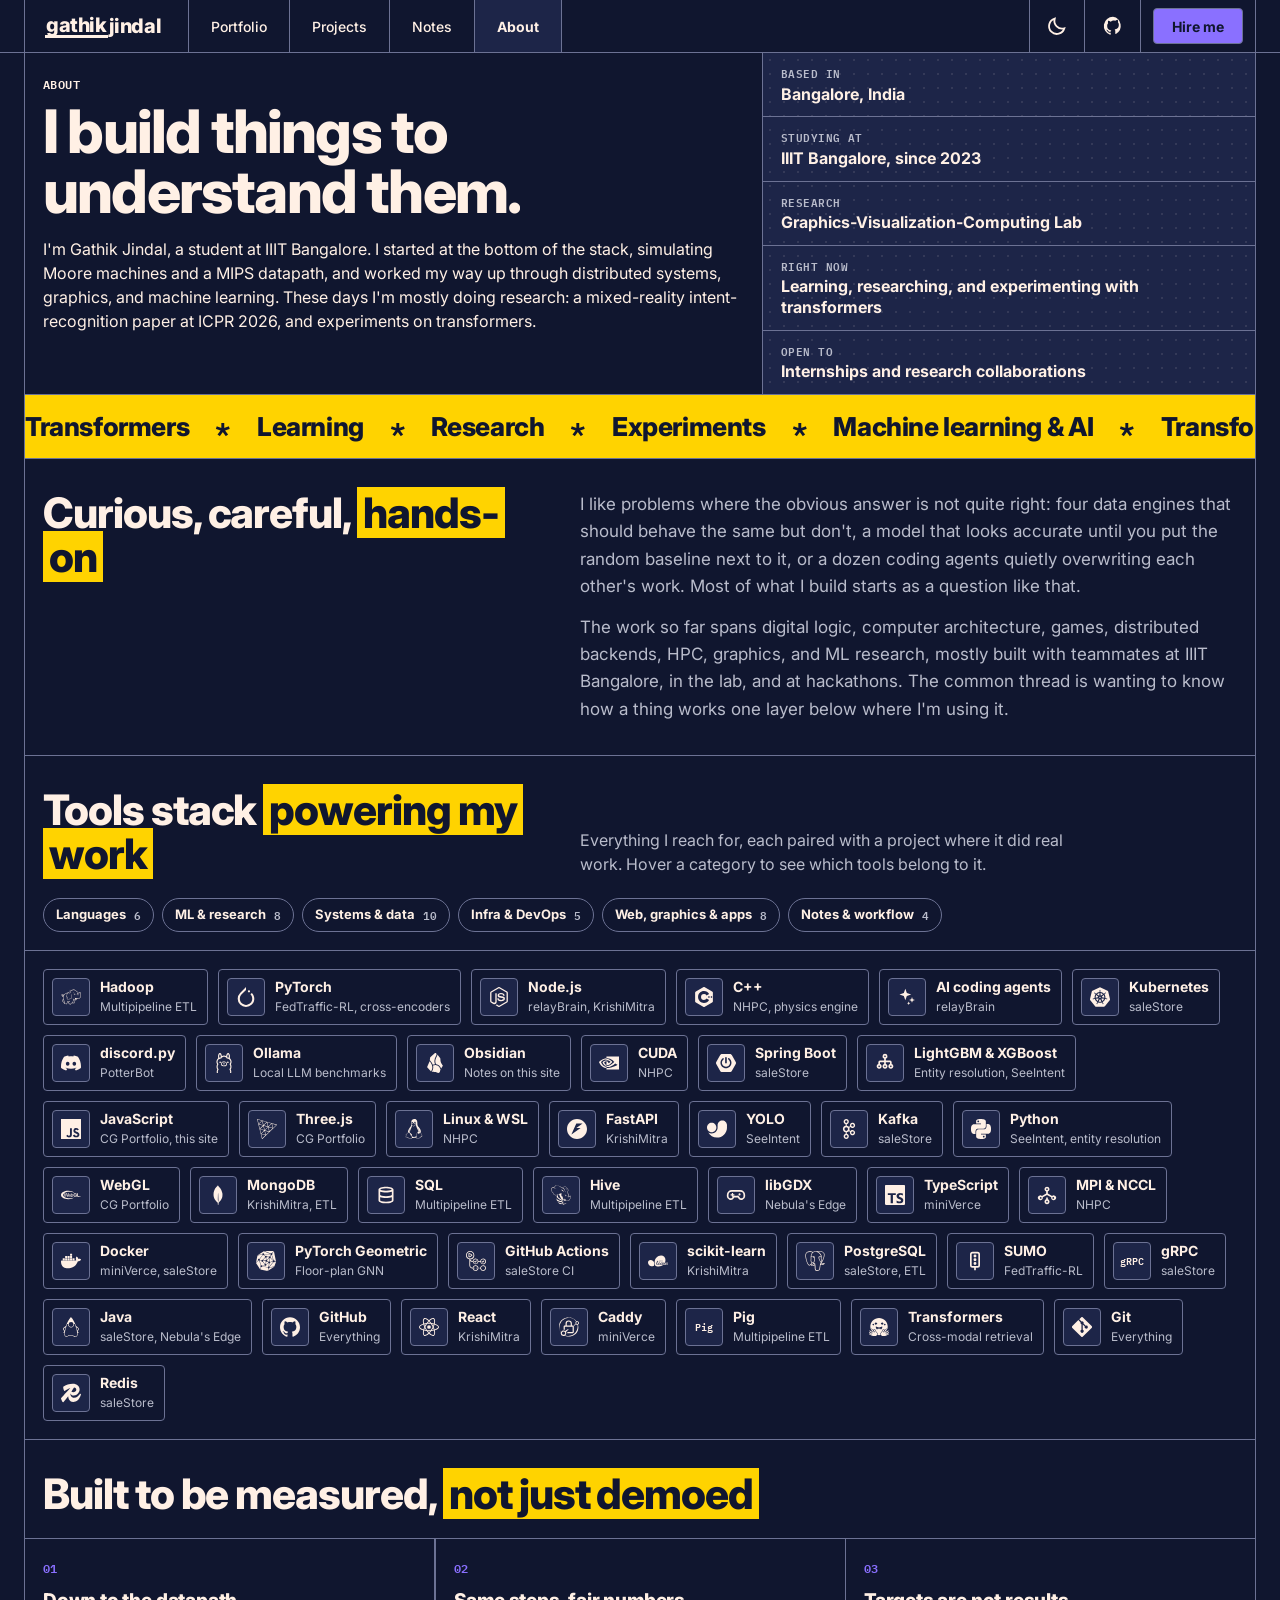
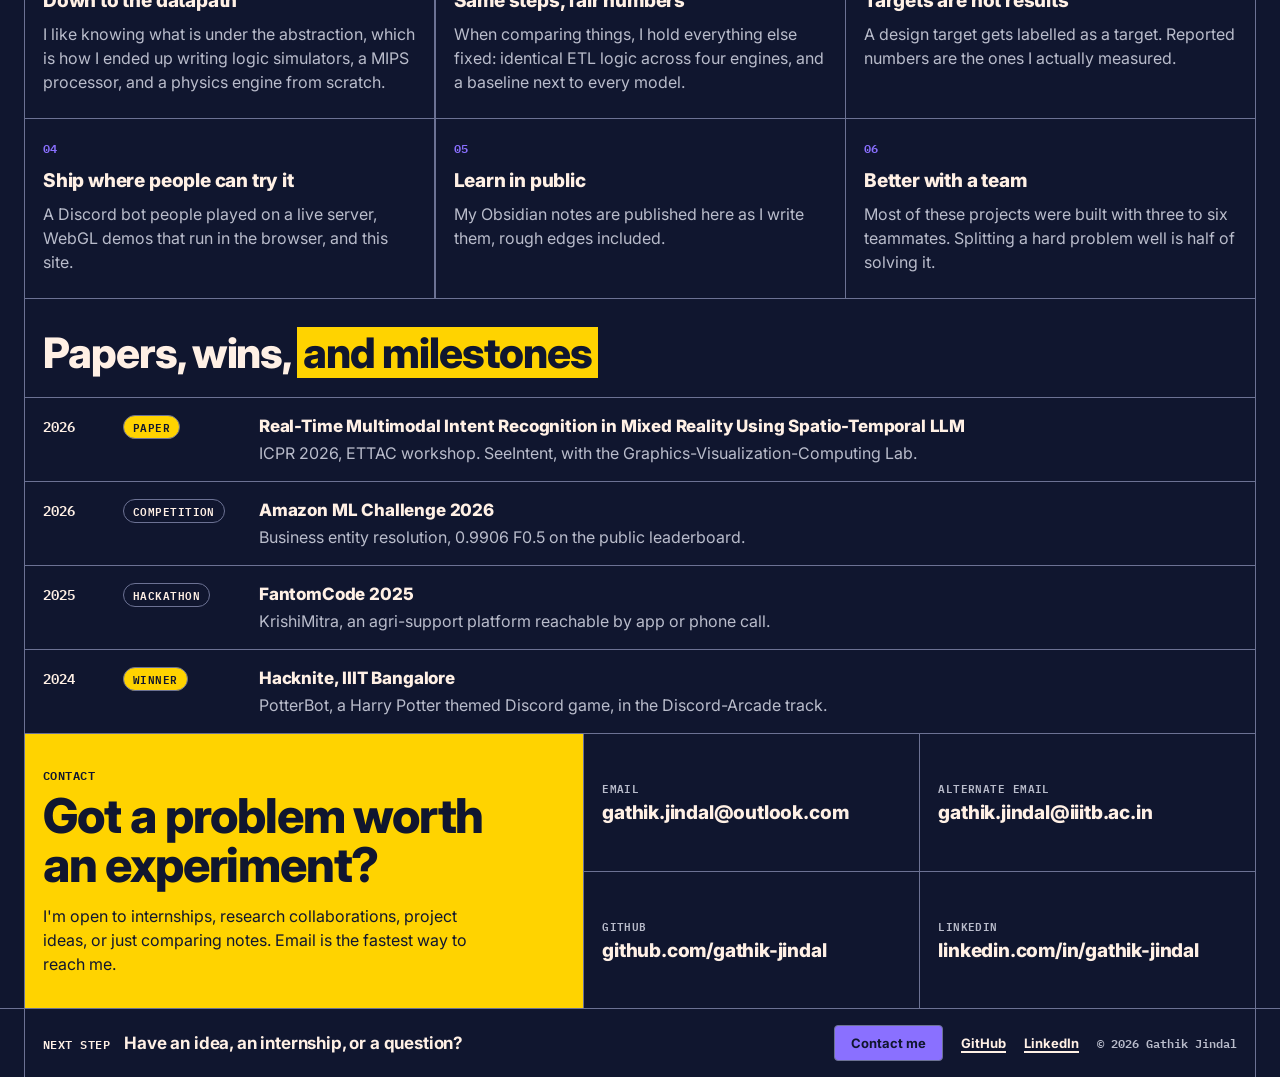
==== about.html @ b415f284 "update projects pages and added about page" ====
<!doctype html>
<html lang="en">

<head>
  <meta charset="utf-8">
  <meta name="viewport" content="width=device-width, initial-scale=1">
  <meta name="description"
    content="About Gathik Jindal: background, how I work, the tools I use, milestones, and how to get in touch.">
  <title>About | Gathik Jindal</title>
  <link rel="icon" type="image/svg+xml" href="assets/images/favicon.svg">
  <script>
    // dark by default; light only if the visitor chose it with the toggle.
    // Runs before first paint so the page never flashes.
    (function () {
      var root = document.documentElement;
      var theme = null;
      try { theme = localStorage.getItem("theme"); } catch (e) { }
      if (theme !== "light") theme = "dark";
      root.setAttribute("data-theme", theme);
      root.classList.add("js");
    })();
  </script>
  <link rel="preconnect" href="https://fonts.googleapis.com">
  <link rel="preconnect" href="https://fonts.gstatic.com" crossorigin>
  <link rel="stylesheet"
    href="https://fonts.googleapis.com/css2?family=IBM+Plex+Mono:wght@500;600&family=Inter:wght@400..800&display=swap">
  <link rel="stylesheet" href="assets/css/base.css?v=5">
  <link rel="stylesheet" href="assets/css/pages/about.css?v=5">
</head>

<body class="page page-about page-no-sidebar">
  <div class="page-curtain" aria-hidden="true"><span><b>gathik</b>jindal</span></div>

  <header class="topbar">
    <div class="topbar-inner">
      <a class="logo" href="./" aria-label="Gathik Jindal home"><span>gathik</span>jindal</a>
      <nav class="topnav" aria-label="Main navigation">
        <a class="hover-pop" href="./">Portfolio</a>
        <a class="hover-pop" href="projects">Projects</a>
        <a class="hover-pop" href="notes">Notes</a>
        <a class="hover-pop" href="about" aria-current="page">About</a>
      </nav>
      <div class="top-actions">
        <button class="icon-button theme-toggle hover-pop" id="themeToggle" type="button"
          aria-label="Switch to dark theme">
          <svg class="icon-sun" viewBox="0 0 24 24" aria-hidden="true">
            <circle cx="12" cy="12" r="4.5" />
            <path
              d="M12 2v2.5M12 19.5V22M2 12h2.5M19.5 12H22M4.9 4.9l1.8 1.8M17.3 17.3l1.8 1.8M4.9 19.1l1.8-1.8M17.3 6.7l1.8-1.8" />
          </svg>
          <svg class="icon-moon" viewBox="0 0 24 24" aria-hidden="true">
            <path d="M20 14.5A8.5 8.5 0 0 1 9.5 4a8.5 8.5 0 1 0 10.5 10.5Z" />
          </svg>
        </button>
        <a class="icon-button hover-pop" href="https://github.com/gathik-jindal" target="_blank" rel="noreferrer"
          aria-label="GitHub">
          <svg viewBox="0 0 24 24" aria-hidden="true">
            <path
              d="M12 2a10 10 0 0 0-3.16 19.49c.5.09.68-.22.68-.48v-1.7c-2.78.6-3.37-1.19-3.37-1.19-.45-1.16-1.1-1.46-1.1-1.46-.91-.62.07-.61.07-.61 1 .07 1.53 1.03 1.53 1.03.9 1.52 2.34 1.08 2.91.83.09-.65.35-1.08.63-1.33-2.22-.25-4.55-1.11-4.55-4.93 0-1.09.39-1.98 1.03-2.68-.1-.25-.45-1.27.1-2.64 0 0 .84-.27 2.75 1.02A9.51 9.51 0 0 1 12 6.01c.85 0 1.7.11 2.5.34 1.9-1.29 2.74-1.02 2.74-1.02.55 1.37.2 2.39.1 2.64.64.7 1.02 1.59 1.02 2.68 0 3.83-2.34 4.67-4.56 4.92.36.31.68.92.68 1.86v2.76c0 .26.18.58.69.48A10 10 0 0 0 12 2Z" />
          </svg>
        </a>
        <a class="upgrade hover-pop" href="about#contact">Hire me</a>
      </div>
    </div>
  </header>

  <div class="app-shell">
    <main class="dashboard" id="dashboard">
      <!-- Intro -->
      <section class="panel about-hero">
        <div class="about-intro">
          <p class="panel-label">About</p>
          <h1 data-split style="--d: 400ms">I build things to understand them.</h1>
          <p class="header-lede">I'm Gathik Jindal, a student at IIIT Bangalore. I started at the bottom of the stack,
            simulating Moore machines and a MIPS datapath, and worked my way up through distributed systems, graphics,
            and machine learning. These days I'm mostly doing research: a mixed-reality intent-recognition paper at
            ICPR 2026, and experiments on transformers.</p>
        </div>
        <dl class="fact-list">
          <div>
            <dt>Based in</dt>
            <dd>Bangalore, India</dd>
          </div>
          <div>
            <dt>Studying at</dt>
            <dd>IIIT Bangalore, since 2023</dd>
          </div>
          <div>
            <dt>Research</dt>
            <dd>Graphics-Visualization-Computing Lab</dd>
          </div>
          <div>
            <dt>Right now</dt>
            <dd>Learning, researching, and experimenting with transformers</dd>
          </div>
          <div>
            <dt>Open to</dt>
            <dd>Internships and research collaborations</dd>
          </div>
        </dl>
      </section>

      <div class="marquee" role="region" aria-label="Current focus areas">
        <div class="marquee-track">
          <ul class="marquee-group">
            <li>Transformers</li>
            <li>Learning</li>
            <li>Research</li>
            <li>Experiments</li>
            <li>Machine learning &amp; AI</li>
          </ul>
          <ul class="marquee-group" aria-hidden="true">
            <li>Transformers</li>
            <li>Learning</li>
            <li>Research</li>
            <li>Experiments</li>
            <li>Machine learning &amp; AI</li>
          </ul>
        </div>
      </div>

      <!-- How I work -->
      <section class="panel about-split" data-reveal>
        <h2 class="section-title">Curious, careful, <em>hands-on</em></h2>
        <div class="about-prose">
          <p>I like problems where the obvious answer is not quite right: four data engines that should behave the same
            but don't, a model that looks accurate until you put the random baseline next to it, or a dozen coding agents
            quietly overwriting each other's work. Most of what I build starts as a question like that.</p>
          <p>The work so far spans digital logic, computer architecture, games, distributed backends, HPC, graphics, and
            ML research, mostly built with teammates at IIIT Bangalore, in the lab, and at hackathons. The common
            thread is wanting to know how a thing works one layer below where I'm using it.</p>
        </div>
      </section>

      <!-- Tools stack -->
      <section class="panel tools" aria-labelledby="tools-title" data-reveal>
        <div class="tools-head">
          <h2 class="section-title" id="tools-title">Tools stack <em>powering my work</em></h2>
          <p>Everything I reach for, each paired with a project where it did real work. Hover a category to see
            which tools belong to it.</p>
        </div>
        <div class="tool-cats" role="group" aria-label="Highlight tools by category">
          <button class="tool-cat" type="button" data-cat="lang" aria-pressed="false">Languages <span>6</span></button>
          <button class="tool-cat" type="button" data-cat="ml" aria-pressed="false">ML &amp; research <span>8</span></button>
          <button class="tool-cat" type="button" data-cat="data" aria-pressed="false">Systems &amp; data <span>10</span></button>
          <button class="tool-cat" type="button" data-cat="infra" aria-pressed="false">Infra &amp; DevOps <span>5</span></button>
          <button class="tool-cat" type="button" data-cat="web" aria-pressed="false">Web, graphics &amp; apps <span>8</span></button>
          <button class="tool-cat" type="button" data-cat="flow" aria-pressed="false">Notes &amp; workflow <span>4</span></button>
        </div>
        <ul class="tool-cloud" id="toolCloud">
          <li class="tool" data-cat="data"><i class="tool-icon" aria-hidden="true"><b style="-webkit-mask-image: url(assets/images/tools/apachehadoop.svg); mask-image: url(assets/images/tools/apachehadoop.svg)"></b></i><span>Hadoop</span><small>Multipipeline ETL</small></li>
          <li class="tool" data-cat="ml"><i class="tool-icon" aria-hidden="true"><b style="-webkit-mask-image: url(assets/images/tools/pytorch.svg); mask-image: url(assets/images/tools/pytorch.svg)"></b></i><span>PyTorch</span><small>FedTraffic-RL, cross-encoders</small></li>
          <li class="tool" data-cat="web"><i class="tool-icon" aria-hidden="true"><b style="-webkit-mask-image: url(assets/images/tools/nodedotjs.svg); mask-image: url(assets/images/tools/nodedotjs.svg)"></b></i><span>Node.js</span><small>relayBrain, KrishiMitra</small></li>
          <li class="tool" data-cat="lang"><i class="tool-icon" aria-hidden="true"><b style="-webkit-mask-image: url(assets/images/tools/cplusplus.svg); mask-image: url(assets/images/tools/cplusplus.svg)"></b></i><span>C++</span><small>NHPC, physics engine</small></li>
          <li class="tool" data-cat="flow"><i class="tool-icon" aria-hidden="true"><b style="-webkit-mask-image: url(assets/images/tools/sparkle.svg); mask-image: url(assets/images/tools/sparkle.svg)"></b></i><span>AI coding agents</span><small>relayBrain</small></li>
          <li class="tool" data-cat="infra"><i class="tool-icon" aria-hidden="true"><b style="-webkit-mask-image: url(assets/images/tools/kubernetes.svg); mask-image: url(assets/images/tools/kubernetes.svg)"></b></i><span>Kubernetes</span><small>saleStore</small></li>
          <li class="tool" data-cat="web"><i class="tool-icon" aria-hidden="true"><b style="-webkit-mask-image: url(assets/images/tools/discord.svg); mask-image: url(assets/images/tools/discord.svg)"></b></i><span>discord.py</span><small>PotterBot</small></li>
          <li class="tool" data-cat="ml"><i class="tool-icon" aria-hidden="true"><b style="-webkit-mask-image: url(assets/images/tools/ollama.svg); mask-image: url(assets/images/tools/ollama.svg)"></b></i><span>Ollama</span><small>Local LLM benchmarks</small></li>
          <li class="tool" data-cat="flow"><i class="tool-icon" aria-hidden="true"><b style="-webkit-mask-image: url(assets/images/tools/obsidian.svg); mask-image: url(assets/images/tools/obsidian.svg)"></b></i><span>Obsidian</span><small>Notes on this site</small></li>
          <li class="tool" data-cat="data"><i class="tool-icon" aria-hidden="true"><b style="-webkit-mask-image: url(assets/images/tools/nvidia.svg); mask-image: url(assets/images/tools/nvidia.svg)"></b></i><span>CUDA</span><small>NHPC</small></li>
          <li class="tool" data-cat="web"><i class="tool-icon" aria-hidden="true"><b style="-webkit-mask-image: url(assets/images/tools/springboot.svg); mask-image: url(assets/images/tools/springboot.svg)"></b></i><span>Spring Boot</span><small>saleStore</small></li>
          <li class="tool" data-cat="ml"><i class="tool-icon" aria-hidden="true"><b style="-webkit-mask-image: url(assets/images/tools/trees.svg); mask-image: url(assets/images/tools/trees.svg)"></b></i><span>LightGBM &amp; XGBoost</span><small>Entity resolution, SeeIntent</small></li>
          <li class="tool" data-cat="lang"><i class="tool-icon" aria-hidden="true"><b style="-webkit-mask-image: url(assets/images/tools/javascript.svg); mask-image: url(assets/images/tools/javascript.svg)"></b></i><span>JavaScript</span><small>CG Portfolio, this site</small></li>
          <li class="tool" data-cat="web"><i class="tool-icon" aria-hidden="true"><b style="-webkit-mask-image: url(assets/images/tools/threedotjs.svg); mask-image: url(assets/images/tools/threedotjs.svg)"></b></i><span>Three.js</span><small>CG Portfolio</small></li>
          <li class="tool" data-cat="infra"><i class="tool-icon" aria-hidden="true"><b style="-webkit-mask-image: url(assets/images/tools/linux.svg); mask-image: url(assets/images/tools/linux.svg)"></b></i><span>Linux &amp; WSL</span><small>NHPC</small></li>
          <li class="tool" data-cat="web"><i class="tool-icon" aria-hidden="true"><b style="-webkit-mask-image: url(assets/images/tools/fastapi.svg); mask-image: url(assets/images/tools/fastapi.svg)"></b></i><span>FastAPI</span><small>KrishiMitra</small></li>
          <li class="tool" data-cat="ml"><i class="tool-icon" aria-hidden="true"><b style="-webkit-mask-image: url(assets/images/tools/ultralytics.svg); mask-image: url(assets/images/tools/ultralytics.svg)"></b></i><span>YOLO</span><small>SeeIntent</small></li>
          <li class="tool" data-cat="data"><i class="tool-icon" aria-hidden="true"><b style="-webkit-mask-image: url(assets/images/tools/apachekafka.svg); mask-image: url(assets/images/tools/apachekafka.svg)"></b></i><span>Kafka</span><small>saleStore</small></li>
          <li class="tool" data-cat="lang"><i class="tool-icon" aria-hidden="true"><b style="-webkit-mask-image: url(assets/images/tools/python.svg); mask-image: url(assets/images/tools/python.svg)"></b></i><span>Python</span><small>SeeIntent, entity resolution</small></li>
          <li class="tool" data-cat="web"><i class="tool-icon" aria-hidden="true"><b style="-webkit-mask-image: url(assets/images/tools/webgl.svg); mask-image: url(assets/images/tools/webgl.svg)"></b></i><span>WebGL</span><small>CG Portfolio</small></li>
          <li class="tool" data-cat="data"><i class="tool-icon" aria-hidden="true"><b style="-webkit-mask-image: url(assets/images/tools/mongodb.svg); mask-image: url(assets/images/tools/mongodb.svg)"></b></i><span>MongoDB</span><small>KrishiMitra, ETL</small></li>
          <li class="tool" data-cat="lang"><i class="tool-icon" aria-hidden="true"><b style="-webkit-mask-image: url(assets/images/tools/database.svg); mask-image: url(assets/images/tools/database.svg)"></b></i><span>SQL</span><small>Multipipeline ETL</small></li>
          <li class="tool" data-cat="data"><i class="tool-icon" aria-hidden="true"><b style="-webkit-mask-image: url(assets/images/tools/apachehive.svg); mask-image: url(assets/images/tools/apachehive.svg)"></b></i><span>Hive</span><small>Multipipeline ETL</small></li>
          <li class="tool" data-cat="web"><i class="tool-icon" aria-hidden="true"><b style="-webkit-mask-image: url(assets/images/tools/gamepad.svg); mask-image: url(assets/images/tools/gamepad.svg)"></b></i><span>libGDX</span><small>Nebula's Edge</small></li>
          <li class="tool" data-cat="lang"><i class="tool-icon" aria-hidden="true"><b style="-webkit-mask-image: url(assets/images/tools/typescript.svg); mask-image: url(assets/images/tools/typescript.svg)"></b></i><span>TypeScript</span><small>miniVerce</small></li>
          <li class="tool" data-cat="data"><i class="tool-icon" aria-hidden="true"><b style="-webkit-mask-image: url(assets/images/tools/network.svg); mask-image: url(assets/images/tools/network.svg)"></b></i><span>MPI &amp; NCCL</span><small>NHPC</small></li>
          <li class="tool" data-cat="infra"><i class="tool-icon" aria-hidden="true"><b style="-webkit-mask-image: url(assets/images/tools/docker.svg); mask-image: url(assets/images/tools/docker.svg)"></b></i><span>Docker</span><small>miniVerce, saleStore</small></li>
          <li class="tool" data-cat="ml"><i class="tool-icon" aria-hidden="true"><b style="-webkit-mask-image: url(assets/images/tools/pyg.svg); mask-image: url(assets/images/tools/pyg.svg)"></b></i><span>PyTorch Geometric</span><small>Floor-plan GNN</small></li>
          <li class="tool" data-cat="infra"><i class="tool-icon" aria-hidden="true"><b style="-webkit-mask-image: url(assets/images/tools/githubactions.svg); mask-image: url(assets/images/tools/githubactions.svg)"></b></i><span>GitHub Actions</span><small>saleStore CI</small></li>
          <li class="tool" data-cat="ml"><i class="tool-icon" aria-hidden="true"><b style="-webkit-mask-image: url(assets/images/tools/scikitlearn.svg); mask-image: url(assets/images/tools/scikitlearn.svg)"></b></i><span>scikit-learn</span><small>KrishiMitra</small></li>
          <li class="tool" data-cat="data"><i class="tool-icon" aria-hidden="true"><b style="-webkit-mask-image: url(assets/images/tools/postgresql.svg); mask-image: url(assets/images/tools/postgresql.svg)"></b></i><span>PostgreSQL</span><small>saleStore, ETL</small></li>
          <li class="tool" data-cat="ml"><i class="tool-icon" aria-hidden="true"><b style="-webkit-mask-image: url(assets/images/tools/traffic.svg); mask-image: url(assets/images/tools/traffic.svg)"></b></i><span>SUMO</span><small>FedTraffic-RL</small></li>
          <li class="tool" data-cat="data"><i class="tool-icon tool-letters" aria-hidden="true">gRPC</i><span>gRPC</span><small>saleStore</small></li>
          <li class="tool" data-cat="lang"><i class="tool-icon" aria-hidden="true"><b style="-webkit-mask-image: url(assets/images/tools/openjdk.svg); mask-image: url(assets/images/tools/openjdk.svg)"></b></i><span>Java</span><small>saleStore, Nebula's Edge</small></li>
          <li class="tool" data-cat="flow"><i class="tool-icon" aria-hidden="true"><b style="-webkit-mask-image: url(assets/images/tools/github.svg); mask-image: url(assets/images/tools/github.svg)"></b></i><span>GitHub</span><small>Everything</small></li>
          <li class="tool" data-cat="web"><i class="tool-icon" aria-hidden="true"><b style="-webkit-mask-image: url(assets/images/tools/react.svg); mask-image: url(assets/images/tools/react.svg)"></b></i><span>React</span><small>KrishiMitra</small></li>
          <li class="tool" data-cat="infra"><i class="tool-icon" aria-hidden="true"><b style="-webkit-mask-image: url(assets/images/tools/caddy.svg); mask-image: url(assets/images/tools/caddy.svg)"></b></i><span>Caddy</span><small>miniVerce</small></li>
          <li class="tool" data-cat="data"><i class="tool-icon tool-letters" aria-hidden="true">Pig</i><span>Pig</span><small>Multipipeline ETL</small></li>
          <li class="tool" data-cat="ml"><i class="tool-icon" aria-hidden="true"><b style="-webkit-mask-image: url(assets/images/tools/huggingface.svg); mask-image: url(assets/images/tools/huggingface.svg)"></b></i><span>Transformers</span><small>Cross-modal retrieval</small></li>
          <li class="tool" data-cat="flow"><i class="tool-icon" aria-hidden="true"><b style="-webkit-mask-image: url(assets/images/tools/git.svg); mask-image: url(assets/images/tools/git.svg)"></b></i><span>Git</span><small>Everything</small></li>
          <li class="tool" data-cat="data"><i class="tool-icon" aria-hidden="true"><b style="-webkit-mask-image: url(assets/images/tools/redis.svg); mask-image: url(assets/images/tools/redis.svg)"></b></i><span>Redis</span><small>saleStore</small></li>
        </ul>
      </section>

      <!-- Principles -->
      <section class="panel principles" aria-labelledby="principles-title">
        <h2 class="section-title" id="principles-title">Built to be measured, <em>not just demoed</em></h2>
        <div class="principle-grid">
          <article class="principle" data-reveal>
            <h3>Down to the datapath</h3>
            <p>I like knowing what is under the abstraction, which is how I ended up writing logic simulators, a MIPS
              processor, and a physics engine from scratch.</p>
          </article>
          <article class="principle" data-reveal style="--d: 60ms">
            <h3>Same steps, fair numbers</h3>
            <p>When comparing things, I hold everything else fixed: identical ETL logic across four engines, and a
              baseline next to every model.</p>
          </article>
          <article class="principle" data-reveal style="--d: 120ms">
            <h3>Targets are not results</h3>
            <p>A design target gets labelled as a target. Reported numbers are the ones I actually measured.</p>
          </article>
          <article class="principle" data-reveal>
            <h3>Ship where people can try it</h3>
            <p>A Discord bot people played on a live server, WebGL demos that run in the browser, and this site.</p>
          </article>
          <article class="principle" data-reveal style="--d: 60ms">
            <h3>Learn in public</h3>
            <p>My Obsidian notes are published here as I write them, rough edges included.</p>
          </article>
          <article class="principle" data-reveal style="--d: 120ms">
            <h3>Better with a team</h3>
            <p>Most of these projects were built with three to six teammates. Splitting a hard problem well is half of
              solving it.</p>
          </article>
        </div>
      </section>

      <!-- Credentials -->
      <section class="panel milestones" aria-labelledby="milestones-title" data-reveal>
        <h2 class="section-title" id="milestones-title">Papers, wins, <em>and milestones</em></h2>
        <ol class="milestone-list">
          <li>
            <span class="milestone-year">2026</span>
            <span class="status status-paper">Paper</span>
            <div>
              <a class="milestone-title" href="https://link.springer.com/chapter/10.1007/978-3-032-39382-1_44"
                target="_blank" rel="noreferrer">Real-Time Multimodal Intent Recognition in Mixed Reality Using
                Spatio-Temporal LLM</a>
              <p>ICPR 2026, ETTAC workshop. SeeIntent, with the Graphics-Visualization-Computing Lab.</p>
            </div>
          </li>
          <li>
            <span class="milestone-year">2026</span>
            <span class="status">Competition</span>
            <div>
              <a class="milestone-title" href="https://github.com/Paradox-73/Business_Entity_Resolution"
                target="_blank" rel="noreferrer">Amazon ML Challenge 2026</a>
              <p>Business entity resolution, 0.9906 F0.5 on the public leaderboard.</p>
            </div>
          </li>
          <li>
            <span class="milestone-year">2025</span>
            <span class="status">Hackathon</span>
            <div>
              <a class="milestone-title" href="https://github.com/gathik-jindal/KrishiMitra" target="_blank"
                rel="noreferrer">FantomCode 2025</a>
              <p>KrishiMitra, an agri-support platform reachable by app or phone call.</p>
            </div>
          </li>
          <li>
            <span class="milestone-year">2024</span>
            <span class="status status-done">Winner</span>
            <div>
              <a class="milestone-title" href="https://github.com/SnehalSharma05/Hacknite" target="_blank"
                rel="noreferrer">Hacknite, IIIT Bangalore</a>
              <p>PotterBot, a Harry Potter themed Discord game, in the Discord-Arcade track.</p>
            </div>
          </li>
        </ol>
      </section>

      <!-- Contact -->
      <section class="panel contact" id="contact" aria-labelledby="contact-title">
        <div class="contact-intro">
          <p class="panel-label">Contact</p>
          <h2 id="contact-title" data-split>Got a problem worth an experiment?</h2>
          <p>I'm open to internships, research collaborations, project ideas, or just comparing notes. Email is the
            fastest way to reach me.</p>
        </div>
        <div class="contact-links">
          <a class="contact-card hover-pop" href="mailto:gathik.jindal@outlook.com">
            <span>Email</span>
            <strong>gathik.jindal@outlook.com</strong>
          </a>
          <a class="contact-card hover-pop" href="mailto:gathik.jindal@iiitb.ac.in">
            <span>Alternate email</span>
            <strong>gathik.jindal@iiitb.ac.in</strong>
          </a>
          <a class="contact-card hover-pop" href="https://github.com/gathik-jindal" target="_blank" rel="noreferrer">
            <span>GitHub</span>
            <strong>github.com/gathik-jindal</strong>
          </a>
          <a class="contact-card hover-pop" href="https://www.linkedin.com/in/gathik-jindal-10851428b/"
            target="_blank" rel="noreferrer">
            <span>LinkedIn</span>
            <strong>linkedin.com/in/gathik-jindal</strong>
          </a>
        </div>
      </section>
    </main>
  </div>

  <footer class="site-footer">
    <div class="footer-inner">
      <p class="footer-cta"><span class="panel-label">Next step</span>Have an idea, an internship, or a question?</p>
      <div class="footer-actions">
        <a class="blue-button hover-pop" href="#contact">Contact me</a>
        <a class="text-link" href="https://github.com/gathik-jindal" target="_blank" rel="noreferrer">GitHub</a>
        <a class="text-link" href="https://www.linkedin.com/in/gathik-jindal-10851428b/" target="_blank"
          rel="noreferrer">LinkedIn</a>
        <span class="footer-meta">&copy; 2026 Gathik Jindal</span>
      </div>
    </div>
  </footer>

  <script src="assets/js/main.js?v=5"></script>
  <script src="assets/js/about.js?v=5"></script>
</body>

</html>
---- assets/css/base.css ----
/* =========================================================
   Tokens: Codecademy-style palette
   Beige paper, navy ink, "hyper" blue and yellow accents.
   ========================================================= */
:root {
    --paper: #fff0e5;
    --paper-deep: #f7dfc9;
    --ink: #10162f;
    --muted: #4a4f63;
    --line: #10162f;
    --blue: #3a10e5;
    --yellow: #ffd300;
    --on-blue: #ffffff;
    --on-yellow: #10162f;
    --soft: rgba(16, 22, 47, 0.07);
    --pattern: rgba(16, 22, 47, 0.14);

    --rule: 1.5px;
    --shell: min(100% - 48px, 1450px);
    --font-ui: "Inter", "Helvetica Neue", Arial, sans-serif;
    --font-mono: "IBM Plex Mono", "SFMono-Regular", Consolas, monospace;
    --ease-out: cubic-bezier(0.16, 1, 0.3, 1);
    color-scheme: light;
}

:root[data-theme="dark"] {
    --paper: #10162f;
    --paper-deep: #1d2548;
    --ink: #fff0e5;
    --muted: #b9bccb;
    --line: #6c7294;
    --blue: #8a70ff;
    --yellow: #ffd300;
    --on-blue: #10162f;
    --on-yellow: #10162f;
    --soft: rgba(255, 240, 229, 0.08);
    --pattern: rgba(255, 240, 229, 0.1);
    color-scheme: dark;
}

/* =========================================================
   Base
   ========================================================= */
*,
*::before,
*::after {
    box-sizing: border-box;
}

html {
    scroll-behavior: smooth;
    scroll-padding-top: 64px;
}

body {
    margin: 0;
    background: var(--paper);
    color: var(--ink);
    font-family: var(--font-ui);
    font-size: 16px;
    line-height: 1.5;
    letter-spacing: 0;
    -webkit-font-smoothing: antialiased;
    transition: background-color 300ms ease, color 300ms ease;
}

::selection {
    background: var(--yellow);
    color: var(--on-yellow);
}

a {
    color: inherit;
    text-decoration: none;
}

button {
    color: inherit;
    font: inherit;
}

img {
    max-width: 100%;
}

:focus-visible {
    outline: 3px solid var(--blue);
    outline-offset: 2px;
}

/* =========================================================
   Page curtain (page-to-page transition)
   Lifts on its own via CSS, so the page never stays covered
   even if JavaScript fails.
   ========================================================= */
.page-curtain {
    display: none;
}

.js .page-curtain {
    position: fixed;
    inset: 0;
    z-index: 100;
    display: grid;
    place-items: center;
    background: var(--ink);
    color: var(--paper);
    pointer-events: none;
    animation: curtain-out 700ms var(--ease-out) 80ms forwards;
}

.page-curtain span {
    font-size: clamp(28px, 5vw, 56px);
    font-weight: 800;
    letter-spacing: -0.02em;
}

.page-curtain span b {
    padding: 0 2px;
    border-bottom: 5px solid var(--yellow);
}

.js .page-curtain.is-entering {
    animation: curtain-in 400ms var(--ease-out) forwards;
}

@keyframes curtain-out {
    from { transform: translateY(0); visibility: visible; }
    to { transform: translateY(-101%); visibility: hidden; }
}

@keyframes curtain-in {
    from { transform: translateY(101%); visibility: visible; }
    to { transform: translateY(0); visibility: visible; }
}

/* =========================================================
   Top bar
   ========================================================= */
.topbar {
    position: sticky;
    top: 0;
    z-index: 20;
    border-bottom: var(--rule) solid var(--line);
    background: var(--paper);
    transition: background-color 300ms ease;
}

.topbar-inner {
    display: grid;
    grid-template-columns: 164px 1fr auto;
    width: var(--shell);
    min-height: 52px;
    margin: 0 auto;
    border-right: var(--rule) solid var(--line);
    border-left: var(--rule) solid var(--line);
}

.logo {
    display: flex;
    align-items: center;
    padding: 0 20px;
    border-right: var(--rule) solid var(--line);
    font-size: 20px;
    font-weight: 800;
    letter-spacing: -0.02em;
}

.logo span {
    display: inline-block;
    margin-right: 1px;
    padding: 1px 1px 0;
    border-bottom: 3px solid var(--ink);
    line-height: 1;
}

.topnav,
.top-actions {
    display: flex;
    align-items: stretch;
}

.topnav a,
.icon-button {
    display: inline-flex;
    align-items: center;
    justify-content: center;
    min-height: 52px;
    padding: 0 22px;
    border: 0;
    border-right: var(--rule) solid var(--line);
    background: var(--paper);
    font-size: 14px;
    font-weight: 500;
    cursor: pointer;
}

.topnav a[aria-current="page"] {
    background: var(--paper-deep);
    font-weight: 700;
}

.icon-button {
    width: 56px;
    padding: 0;
    border-left: var(--rule) solid var(--line);
}

.icon-button + .icon-button {
    border-left: 0;
}

.icon-button svg {
    width: 22px;
    height: 22px;
    fill: currentColor;
}

.theme-toggle svg {
    fill: none;
    stroke: currentColor;
    stroke-width: 2;
    stroke-linecap: round;
}

.theme-toggle .icon-moon,
[data-theme="dark"] .theme-toggle .icon-sun {
    display: none;
}

[data-theme="dark"] .theme-toggle .icon-moon {
    display: block;
}

.upgrade {
    display: inline-flex;
    align-items: center;
    align-self: center;
    min-height: 36px;
    margin: 0 12px;
    padding: 0 18px;
    border: var(--rule) solid var(--line);
    border-radius: 4px;
    background: var(--blue);
    color: var(--on-blue);
    font-size: 14px;
    font-weight: 700;
}

/* =========================================================
   Signature hover: lift up-right over a hatched shadow
   ========================================================= */
.hover-pop {
    position: relative;
    isolation: isolate;
    transition: transform 160ms ease;
}

.hover-pop:hover {
    z-index: 12;
    transform: translate(4px, -4px);
    outline: var(--rule) solid var(--line);
    outline-offset: calc(var(--rule) * -1);
}

.hover-pop::before {
    content: "";
    position: absolute;
    inset: 0;
    z-index: -1;
    opacity: 0;
    border: var(--rule) solid var(--line);
    border-radius: inherit;
    background: repeating-linear-gradient(45deg, var(--ink), var(--ink) 3px, var(--paper) 3px, var(--paper) 7px);
    transform: translate(-4px, 4px);
    clip-path: polygon(0 0, 4px 0, 4px calc(100% - 4px), 100% calc(100% - 4px), 100% 100%, 0 100%);
    transition: opacity 160ms ease;
}

.hover-pop:hover::before {
    opacity: 1;
}

/* =========================================================
   Shell and panels
   ========================================================= */
.app-shell {
    display: grid;
    grid-template-columns: 200px minmax(0, 1fr);
    width: var(--shell);
    margin: 0 auto;
    border-right: var(--rule) solid var(--line);
    border-left: var(--rule) solid var(--line);
    background: var(--paper);
    transition: background-color 300ms ease;
}

.page-no-sidebar .app-shell {
    grid-template-columns: 1fr;
}

.sidebar {
    border-right: var(--rule) solid var(--line);
    background: var(--paper);
}

.page-no-sidebar .sidebar {
    display: none;
}

.dashboard {
    min-width: 0;
}

.panel {
    border-bottom: var(--rule) solid var(--line);
    background: var(--paper);
    transition: background-color 300ms ease;
}

.panel-label {
    margin: 0 0 8px;
    font-family: var(--font-mono);
    font-size: 12px;
    font-weight: 600;
    letter-spacing: 0.04em;
    text-transform: uppercase;
}

.header-panel {
    padding: 18px 18px 22px;
}

.header-panel h1 {
    max-width: 30ch;
    margin: 0;
    font-size: clamp(28px, 4vw, 46px);
    font-weight: 800;
    line-height: 1.02;
    letter-spacing: -0.025em;
}

.header-panel .header-lede {
    max-width: 62ch;
    margin: 12px 0 0;
    color: var(--muted);
    font-size: 17px;
    line-height: 1.5;
}

.panel-heading {
    display: flex;
    align-items: baseline;
    justify-content: space-between;
    gap: 16px;
    padding: 0 18px 10px;
}

.panel-heading h2 {
    margin: 0;
    font-size: 20px;
    font-weight: 800;
    letter-spacing: -0.01em;
}

/* =========================================================
   Buttons and tags (one family, used on every page)
   ========================================================= */
.dark-button,
.outline-button,
.blue-button {
    display: inline-flex;
    align-items: center;
    justify-content: center;
    min-height: 36px;
    padding: 0 16px;
    border: var(--rule) solid var(--line);
    border-radius: 4px;
    font-size: 13px;
    font-weight: 700;
    cursor: pointer;
}

.dark-button {
    background: var(--ink);
    color: var(--paper);
}

.blue-button {
    background: var(--blue);
    color: var(--on-blue);
}

.outline-button {
    background: var(--paper);
}

.chips {
    display: flex;
    flex-wrap: wrap;
    gap: 8px;
    margin: 0;
    padding: 0;
    list-style: none;
}

/* Same pill as the notes page tag filters */
.chip,
.tag {
    display: inline-flex;
    align-items: center;
    min-height: 30px;
    padding: 0 11px;
    border: var(--rule) solid var(--line);
    border-radius: 999px;
    background: var(--paper);
    font-size: 12px;
    font-weight: 600;
}

/* Status badge, in the same pill shape as tags (projects, about) */
.status {
    display: inline-flex;
    align-items: center;
    min-height: 24px;
    margin: 0;
    padding: 0 9px;
    border: var(--rule) solid var(--line);
    border-radius: 999px;
    background: var(--paper);
    font-family: var(--font-mono);
    font-size: 11px;
    font-weight: 600;
    letter-spacing: 0.04em;
    text-transform: uppercase;
    white-space: nowrap;
}

.status-done,
.status-paper {
    background: var(--yellow);
    color: var(--on-yellow);
}

.status-active {
    background: var(--blue);
    color: var(--on-blue);
}

.status-discontinued {
    border-style: dashed;
    color: var(--muted);
}

/* =========================================================
   Motion (only when JS is running)
   ========================================================= */

/* Headlines: words rise in once, and turn blue on hover. */
[data-split] .word {
    display: inline-block;
    overflow: hidden;
    margin-bottom: -0.1em;
    padding-bottom: 0.1em;
    vertical-align: top;
}

[data-split] .word-inner {
    display: inline-block;
    transition:
        transform 700ms var(--ease-out) calc(var(--d, 0ms) + var(--i, 0) * 40ms),
        color 180ms ease;
}

.js [data-split]:not(.is-in) .word-inner {
    transform: translateY(105%);
}

[data-split] .word:hover .word-inner {
    color: var(--blue);
}

/* Panels: a short, quiet fade up. */
.js [data-reveal] {
    transition:
        opacity 500ms ease var(--d, 0ms),
        transform 600ms var(--ease-out) var(--d, 0ms);
}

.js [data-reveal]:not(.is-in) {
    opacity: 0;
    transform: translateY(14px);
}

/* Once revealed, hand transform back to .hover-pop */
.js [data-reveal].is-in {
    transition: transform 160ms ease, opacity 500ms ease;
}

/* Marquee */
.marquee {
    overflow: hidden;
    border-bottom: var(--rule) solid var(--line);
    background: var(--yellow);
    color: var(--on-yellow);
}

.marquee-track {
    display: flex;
    width: max-content;
    animation: marquee 45s linear infinite;
}

.marquee:hover .marquee-track {
    animation-play-state: paused;
}

.marquee-group {
    display: flex;
    align-items: center;
    margin: 0;
    padding: 0;
    list-style: none;
}

.marquee-group li {
    display: flex;
    align-items: center;
    gap: 26px;
    padding: 12px 26px 12px 0;
    font-size: clamp(18px, 2.2vw, 26px);
    font-weight: 800;
    letter-spacing: -0.015em;
    white-space: nowrap;
    transition: color 180ms ease;
}

.marquee-group li:hover {
    color: var(--blue);
}

.marquee-group li::after {
    content: "*";
    color: var(--on-yellow);
    font-family: var(--font-mono);
    font-weight: 600;
}

[data-theme="dark"] .marquee-group li:hover {
    color: #3a10e5;
}

@keyframes marquee {
    to { transform: translateX(-50%); }
}

/* =========================================================
   Footer (shared by every page)
   ========================================================= */
.site-footer {
    border-top: var(--rule) solid var(--line);
    background: var(--paper);
    transition: background-color 300ms ease;
}

/* A slim strip: the full contact section lives on the About page */
.footer-inner {
    display: flex;
    flex-wrap: wrap;
    align-items: center;
    justify-content: space-between;
    gap: 12px 24px;
    width: var(--shell);
    margin: 0 auto;
    padding: 16px 18px;
    border-right: var(--rule) solid var(--line);
    border-left: var(--rule) solid var(--line);
}

.footer-cta {
    display: flex;
    flex-wrap: wrap;
    align-items: baseline;
    gap: 4px 14px;
    margin: 0;
    font-size: 17px;
    font-weight: 700;
    letter-spacing: -0.01em;
}

.footer-cta .panel-label {
    margin: 0;
}

.footer-actions {
    display: flex;
    flex-wrap: wrap;
    align-items: center;
    gap: 10px 18px;
}

.footer-meta {
    color: var(--muted);
    font-family: var(--font-mono);
    font-size: 12px;
    font-weight: 600;
}

/* Underlined inline link, used next to buttons */
.text-link {
    font-size: 13px;
    font-weight: 700;
    text-decoration: underline;
    text-decoration-thickness: 1.5px;
    text-underline-offset: 3px;
    transition: color 150ms ease;
}

.text-link:hover {
    color: var(--blue);
}

/* =========================================================
   Responsive
   ========================================================= */
@media (max-width: 900px) {
    .topbar-inner {
        grid-template-columns: 1fr auto;
        width: 100%;
        border: 0;
    }

    .logo {
        border-right: 0;
    }

    .topnav {
        grid-column: 1 / -1;
        grid-row: 2;
        overflow-x: auto;
        border-top: var(--rule) solid var(--line);
    }

    .topnav a {
        flex: 1 0 auto;
        min-height: 42px;
        padding: 0 14px;
    }

    .logo,
    .top-actions .icon-button {
        min-height: 48px;
    }

    .upgrade {
        display: none;
    }

    .app-shell,
    .footer-inner {
        grid-template-columns: 1fr;
        width: 100%;
        border: 0;
    }

    .sidebar {
        display: none;
    }

    html {
        scroll-padding-top: 100px;
    }
}

/* =========================================================
   Touch screens
   Phones keep :hover "stuck" after a tap, so there the lift
   and hatched shadow show only while a finger is pressing.
   ========================================================= */
@media (hover: none) {
    a,
    button {
        -webkit-tap-highlight-color: transparent;
    }

    .hover-pop:hover {
        z-index: auto;
        transform: none;
        outline: none;
    }

    .hover-pop:hover::before {
        opacity: 0;
    }

    .hover-pop:active {
        z-index: 12;
        transform: translate(3px, -3px);
        outline: var(--rule) solid var(--line);
        outline-offset: calc(var(--rule) * -1);
    }

    .hover-pop:active::before {
        opacity: 1;
    }

    [data-split] .word:hover .word-inner,
    .marquee-group li:hover,
    .text-link:hover {
        color: inherit;
    }

    .marquee:hover .marquee-track {
        animation-play-state: running;
    }
}

/* =========================================================
   Reduced motion: everything visible and still
   ========================================================= */
@media (prefers-reduced-motion: reduce) {
    *,
    *::before,
    *::after {
        animation-duration: 1ms !important;
        animation-iteration-count: 1 !important;
        transition-duration: 1ms !important;
        transition-delay: 0ms !important;
        scroll-behavior: auto !important;
    }

    .js .page-curtain {
        display: none;
    }

    .js [data-split]:not(.is-in) .word-inner,
    .js [data-reveal]:not(.is-in) {
        opacity: 1;
        transform: none;
    }

    .marquee {
        overflow-x: auto;
    }

    .marquee-track {
        animation: none;
    }
}
---- assets/css/pages/about.css ----
/* =========================================================
   Shared section heading: the last phrase sits on a yellow
   marker, like the name in the home page hero.
   ========================================================= */
.section-title {
    max-width: 22ch;
    margin: 0;
    font-size: clamp(28px, 3.6vw, 42px);
    font-weight: 800;
    line-height: 1.05;
    letter-spacing: -0.025em;
}

.section-title em {
    padding: 0 6px;
    background: var(--yellow);
    color: var(--on-yellow);
    font-style: normal;
    -webkit-box-decoration-break: clone;
    box-decoration-break: clone;
}

/* =========================================================
   Intro: who I am on the left, quick facts on the right
   ========================================================= */
.about-hero {
    display: grid;
    grid-template-columns: minmax(0, 1.5fr) minmax(280px, 1fr);
}

.about-intro {
    padding: 22px 18px 28px;
    border-right: var(--rule) solid var(--line);
}

.about-intro h1 {
    max-width: 16ch;
    margin: 0;
    font-size: clamp(34px, 5vw, 60px);
    font-weight: 800;
    line-height: 1;
    letter-spacing: -0.03em;
}

.about-intro .header-lede {
    margin-top: 16px;
}

.fact-list {
    display: grid;
    align-content: center;
    margin: 0;
    background-color: var(--paper-deep);
    background-image: radial-gradient(var(--pattern) 1.2px, transparent 1.4px);
    background-size: 14px 14px;
}

.fact-list div {
    display: grid;
    gap: 2px;
    padding: 12px 18px;
    border-bottom: var(--rule) solid var(--line);
}

.fact-list div:last-child {
    border-bottom: 0;
}

.fact-list dt {
    color: var(--muted);
    font-family: var(--font-mono);
    font-size: 11px;
    font-weight: 600;
    letter-spacing: 0.04em;
    text-transform: uppercase;
}

.fact-list dd {
    margin: 0;
    font-weight: 700;
    line-height: 1.3;
}

/* =========================================================
   How I work
   ========================================================= */
.about-split {
    display: grid;
    grid-template-columns: minmax(0, 1fr) minmax(0, 1.3fr);
    gap: 18px 32px;
    padding: 32px 18px;
}

.about-prose p {
    max-width: 62ch;
    margin: 0;
    color: var(--muted);
    font-size: 17px;
    line-height: 1.6;
}

.about-prose p + p {
    margin-top: 14px;
}

/* =========================================================
   Tools stack: category tags over one mixed cloud of tools.
   Hovering a tag dims every tool outside it (about.js).
   ========================================================= */
.tools-head {
    display: grid;
    grid-template-columns: minmax(0, 1fr) minmax(0, 1.3fr);
    align-items: end;
    gap: 12px 32px;
    padding: 32px 18px 22px;
}

.tools-head p {
    max-width: 52ch;
    margin: 0;
    color: var(--muted);
    line-height: 1.5;
}

.tool-cats {
    display: flex;
    flex-wrap: wrap;
    gap: 8px;
    padding: 0 18px 18px;
    border-bottom: var(--rule) solid var(--line);
}

.tool-cat {
    display: inline-flex;
    align-items: center;
    gap: 8px;
    min-height: 34px;
    padding: 0 12px;
    border: var(--rule) solid var(--line);
    border-radius: 999px;
    background: var(--paper);
    font-size: 13px;
    font-weight: 700;
    cursor: pointer;
    transition: background-color 150ms ease, color 150ms ease;
}

.tool-cat span {
    color: var(--muted);
    font-family: var(--font-mono);
    font-size: 11px;
    font-weight: 600;
    transition: color 150ms ease;
}

.tool-cat.is-related {
    background: var(--paper-deep);
}

.tool-cat.is-active,
.tool-cat[aria-pressed="true"] {
    background: var(--yellow);
    color: var(--on-yellow);
}

.tool-cat.is-active span,
.tool-cat[aria-pressed="true"] span {
    color: var(--on-yellow);
}

/* Tags flow at their natural width, mixed across categories */
.tool-cloud {
    display: flex;
    flex-wrap: wrap;
    gap: 10px;
    margin: 0;
    padding: 18px;
    list-style: none;
}

.tool {
    display: grid;
    flex: 0 1 auto;
    grid-template-columns: 38px auto;
    grid-template-rows: auto auto;
    column-gap: 10px;
    align-items: center;
    padding: 8px 10px 8px 8px;
    border: var(--rule) solid var(--line);
    border-radius: 4px;
    background: var(--paper);
    transition: opacity 200ms ease, transform 200ms var(--ease-out), background-color 200ms ease;
}

/* Icons are masks, so they take the text colour in both themes */
.tool-icon {
    display: grid;
    grid-row: 1 / 3;
    place-items: center;
    width: 38px;
    height: 38px;
    border: var(--rule) solid var(--line);
    border-radius: 4px;
    background: var(--paper-deep);
    font-style: normal;
    transition: background-color 200ms ease, color 200ms ease;
}

/* The mask image is set inline on the <b>, so its URL resolves
   against the page rather than this stylesheet */
.tool-icon b {
    width: 20px;
    height: 20px;
    background: currentColor;
    -webkit-mask-position: center;
    mask-position: center;
    -webkit-mask-repeat: no-repeat;
    mask-repeat: no-repeat;
    -webkit-mask-size: contain;
    mask-size: contain;
}

.tool-letters {
    font-family: var(--font-mono);
    font-size: 10px;
    font-weight: 600;
}

.tool span {
    font-size: 14px;
    font-weight: 700;
    line-height: 1.2;
}

.tool small {
    color: var(--muted);
    font-size: 12px;
    line-height: 1.3;
}

.tool:hover .tool-icon,
.tool.is-match .tool-icon {
    background: var(--yellow);
    color: var(--on-yellow);
}

.tool-cloud.is-filtering .tool:not(.is-match) {
    opacity: 0.25;
}

.tool-cloud.is-filtering .tool.is-match {
    background: var(--paper-deep);
    transform: translateY(-2px);
}

/* =========================================================
   Principles: numbered 3 x 2 grid
   ========================================================= */
.principles > .section-title {
    max-width: none;
    padding: 32px 18px 22px;
}

.principle-grid {
    display: grid;
    grid-template-columns: repeat(3, minmax(0, 1fr));
    gap: var(--rule);
    border-top: var(--rule) solid var(--line);
    background: var(--line);
    counter-reset: principle;
}

.principle {
    padding: 20px 18px 24px;
    background: var(--paper);
    counter-increment: principle;
}

.principle::before {
    content: counter(principle, decimal-leading-zero);
    display: block;
    margin-bottom: 10px;
    color: var(--blue);
    font-family: var(--font-mono);
    font-size: 12px;
    font-weight: 600;
}

.principle h3 {
    margin: 0 0 6px;
    font-size: 19px;
    font-weight: 800;
    letter-spacing: -0.01em;
}

.principle p {
    margin: 0;
    color: var(--muted);
    line-height: 1.5;
}

/* =========================================================
   Milestones
   ========================================================= */
.milestones > .section-title {
    max-width: none;
    padding: 32px 18px 22px;
}

.milestone-list {
    margin: 0;
    padding: 0;
    list-style: none;
}

.milestone-list li {
    display: grid;
    grid-template-columns: 64px 120px minmax(0, 1fr);
    align-items: baseline;
    gap: 8px 16px;
    padding: 16px 18px;
    border-top: var(--rule) solid var(--line);
}

.milestone-list .status {
    justify-self: start;
}

.milestone-year {
    font-family: var(--font-mono);
    font-size: 14px;
    font-weight: 600;
}

.milestone-title {
    font-size: 17px;
    font-weight: 800;
    line-height: 1.3;
    letter-spacing: -0.01em;
    transition: color 150ms ease;
}

.milestone-title:hover {
    color: var(--blue);
}

.milestone-list p {
    margin: 4px 0 0;
    color: var(--muted);
    line-height: 1.45;
}

/* =========================================================
   Contact
   ========================================================= */
.contact {
    display: grid;
    grid-template-columns: minmax(0, 1fr) minmax(0, 1.2fr);
    border-bottom: 0;
}

.contact-intro {
    padding: 32px 18px;
    border-right: var(--rule) solid var(--line);
    background: var(--yellow);
    color: var(--on-yellow);
}

.contact-intro h2 {
    max-width: 14ch;
    margin: 0;
    font-size: clamp(30px, 4vw, 48px);
    font-weight: 800;
    line-height: 1.02;
    letter-spacing: -0.025em;
}

.contact-intro h2 .word:hover .word-inner {
    color: #3a10e5;
}

.contact-intro p:not(.panel-label) {
    max-width: 44ch;
    margin: 14px 0 0;
    line-height: 1.5;
}

.contact-links {
    display: grid;
    grid-template-columns: repeat(2, minmax(0, 1fr));
    gap: var(--rule);
    background: var(--line);
}

.contact-card {
    display: grid;
    align-content: center;
    gap: 6px;
    min-height: 100px;
    padding: 18px;
    background: var(--paper);
}

.contact-card span {
    color: var(--muted);
    font-family: var(--font-mono);
    font-size: 11px;
    font-weight: 600;
    letter-spacing: 0.04em;
    text-transform: uppercase;
}

.contact-card strong {
    overflow-wrap: anywhere;
    font-size: 19px;
    font-weight: 800;
    line-height: 1.2;
    letter-spacing: -0.01em;
    transition: color 150ms ease;
}

.contact-card:hover strong {
    color: var(--blue);
}

/* =========================================================
   Responsive
   ========================================================= */
@media (max-width: 1100px) {
    .principle-grid {
        grid-template-columns: repeat(2, minmax(0, 1fr));
    }
}

@media (max-width: 900px) {
    .about-hero,
    .about-split,
    .tools-head,
    .contact {
        grid-template-columns: 1fr;
    }

    .about-intro,
    .contact-intro {
        border-right: 0;
        border-bottom: var(--rule) solid var(--line);
    }
}

@media (max-width: 700px) {
    .tool-cloud {
        gap: 8px;
        padding: 14px;
    }

    .tool {
        grid-template-columns: 30px auto;
        column-gap: 8px;
        padding: 6px 8px 6px 6px;
    }

    .tool-icon {
        width: 30px;
        height: 30px;
    }

    .tool-icon b {
        width: 16px;
        height: 16px;
    }

    .tool span {
        font-size: 13px;
    }

    .tool small {
        font-size: 11px;
    }

    .about-split,
    .tools-head,
    .principles > .section-title,
    .milestones > .section-title {
        padding-top: 24px;
    }

    .principle-grid,
    .contact-links {
        grid-template-columns: 1fr;
    }

    .milestone-list li {
        grid-template-columns: auto 1fr;
    }

    .milestone-list li > div {
        grid-column: 1 / -1;
    }
}

@media (hover: none) {
    .tool:hover .tool-icon {
        background: var(--paper-deep);
        color: inherit;
    }

    .milestone-title:hover,
    .contact-card:hover strong {
        color: inherit;
    }
}
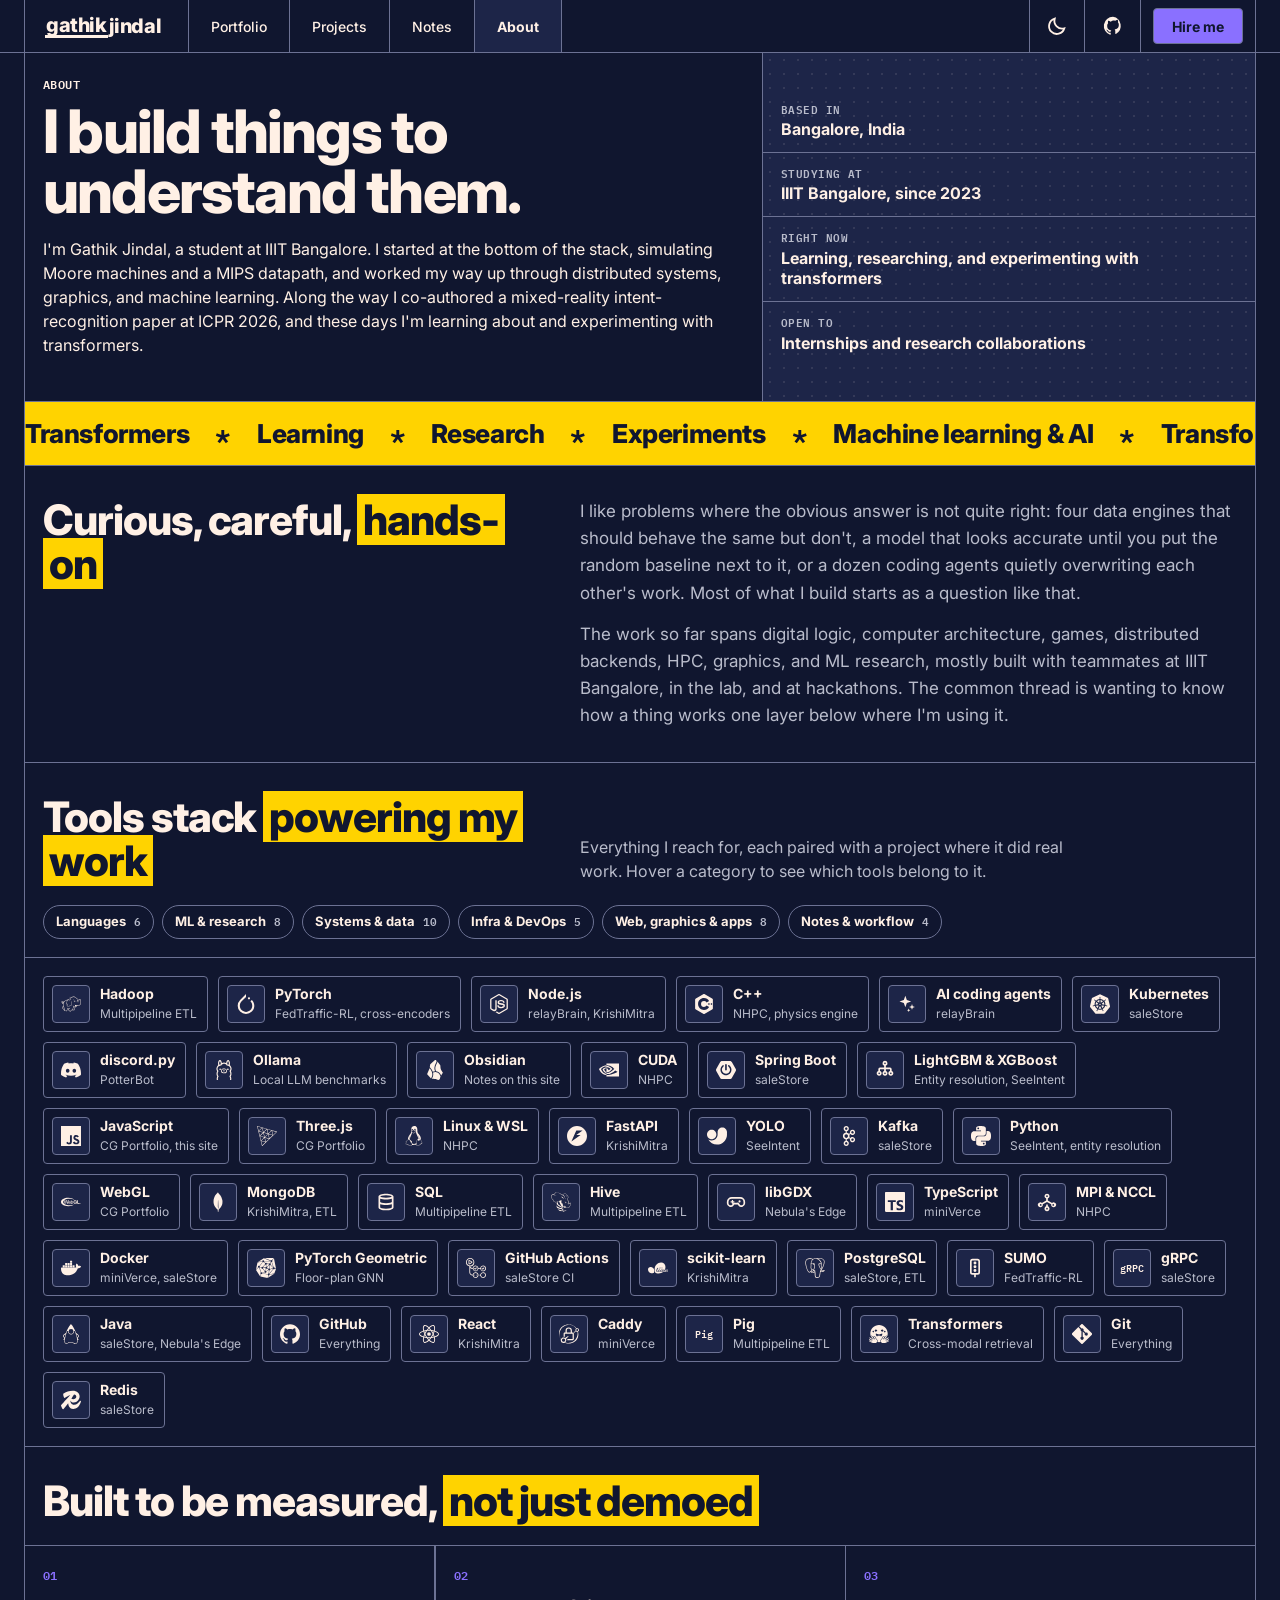
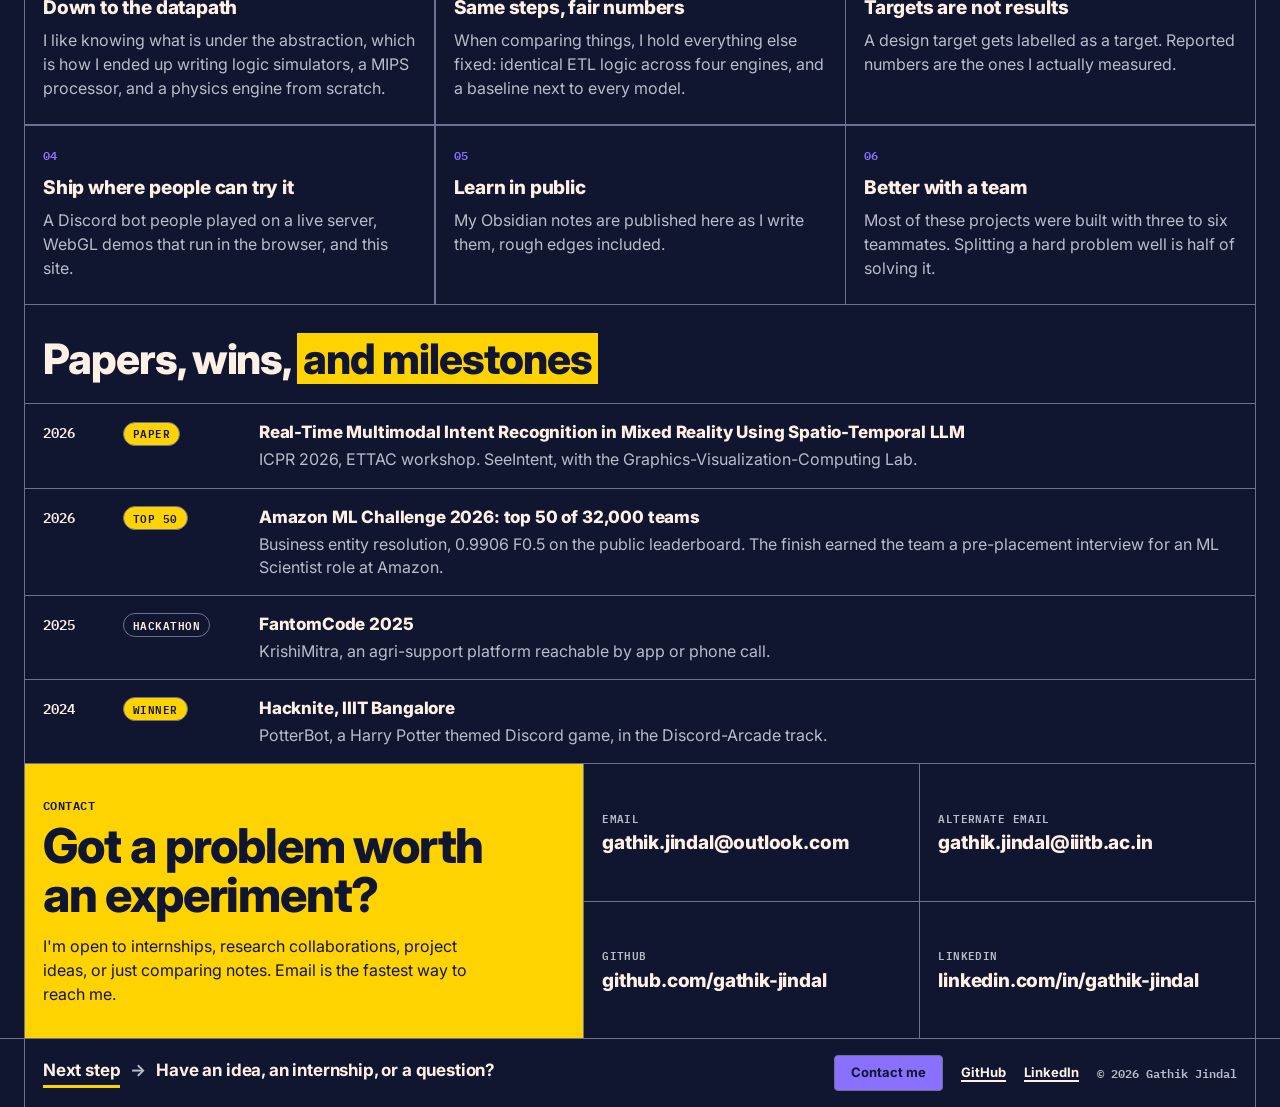
==== commit 08d14833: "minor text updates" ====
--- a/about.html
+++ b/about.html
@@ -24,8 +24,8 @@
   <link rel="preconnect" href="https://fonts.gstatic.com" crossorigin>
   <link rel="stylesheet"
     href="https://fonts.googleapis.com/css2?family=IBM+Plex+Mono:wght@500;600&family=Inter:wght@400..800&display=swap">
-  <link rel="stylesheet" href="assets/css/base.css?v=5">
-  <link rel="stylesheet" href="assets/css/pages/about.css?v=5">
+  <link rel="stylesheet" href="assets/css/base.css?v=6">
+  <link rel="stylesheet" href="assets/css/pages/about.css?v=6">
 </head>
 
 <body class="page page-about page-no-sidebar">
@@ -73,8 +73,8 @@
           <h1 data-split style="--d: 400ms">I build things to understand them.</h1>
           <p class="header-lede">I'm Gathik Jindal, a student at IIIT Bangalore. I started at the bottom of the stack,
             simulating Moore machines and a MIPS datapath, and worked my way up through distributed systems, graphics,
-            and machine learning. These days I'm mostly doing research: a mixed-reality intent-recognition paper at
-            ICPR 2026, and experiments on transformers.</p>
+            and machine learning. Along the way I co-authored a mixed-reality intent-recognition paper at ICPR 2026,
+            and these days I'm learning about and experimenting with transformers.</p>
         </div>
         <dl class="fact-list">
           <div>
@@ -84,10 +84,6 @@
           <div>
             <dt>Studying at</dt>
             <dd>IIIT Bangalore, since 2023</dd>
-          </div>
-          <div>
-            <dt>Research</dt>
-            <dd>Graphics-Visualization-Computing Lab</dd>
           </div>
           <div>
             <dt>Right now</dt>
@@ -242,11 +238,12 @@
           </li>
           <li>
             <span class="milestone-year">2026</span>
-            <span class="status">Competition</span>
+            <span class="status status-done">Top 50</span>
             <div>
               <a class="milestone-title" href="https://github.com/Paradox-73/Business_Entity_Resolution"
-                target="_blank" rel="noreferrer">Amazon ML Challenge 2026</a>
-              <p>Business entity resolution, 0.9906 F0.5 on the public leaderboard.</p>
+                target="_blank" rel="noreferrer">Amazon ML Challenge 2026: top 50 of 32,000 teams</a>
+              <p>Business entity resolution, 0.9906 F0.5 on the public leaderboard. The finish earned the team a
+                pre-placement interview for an ML Scientist role at Amazon.</p>
             </div>
           </li>
           <li>
@@ -303,7 +300,7 @@
 
   <footer class="site-footer">
     <div class="footer-inner">
-      <p class="footer-cta"><span class="panel-label">Next step</span>Have an idea, an internship, or a question?</p>
+      <p class="footer-cta"><span class="footer-kicker">Next step</span><span class="footer-arrow" aria-hidden="true">&rarr;</span>Have an idea, an internship, or a question?</p>
       <div class="footer-actions">
         <a class="blue-button hover-pop" href="#contact">Contact me</a>
         <a class="text-link" href="https://github.com/gathik-jindal" target="_blank" rel="noreferrer">GitHub</a>
@@ -314,8 +311,8 @@
     </div>
   </footer>
 
-  <script src="assets/js/main.js?v=5"></script>
-  <script src="assets/js/about.js?v=5"></script>
+  <script src="assets/js/main.js?v=6"></script>
+  <script src="assets/js/about.js?v=6"></script>
 </body>
 
 </html>
--- a/assets/css/base.css
+++ b/assets/css/base.css
@@ -581,15 +581,22 @@
     display: flex;
     flex-wrap: wrap;
     align-items: baseline;
-    gap: 4px 14px;
+    gap: 4px 10px;
     margin: 0;
     font-size: 17px;
     font-weight: 700;
     letter-spacing: -0.01em;
 }
 
-.footer-cta .panel-label {
-    margin: 0;
+/* Same type as the sentence, marked with the yellow underline the
+   page curtain uses under "gathik" */
+.footer-kicker {
+    padding-bottom: 1px;
+    border-bottom: 3px solid var(--yellow);
+}
+
+.footer-arrow {
+    color: var(--muted);
 }
 
 .footer-actions {
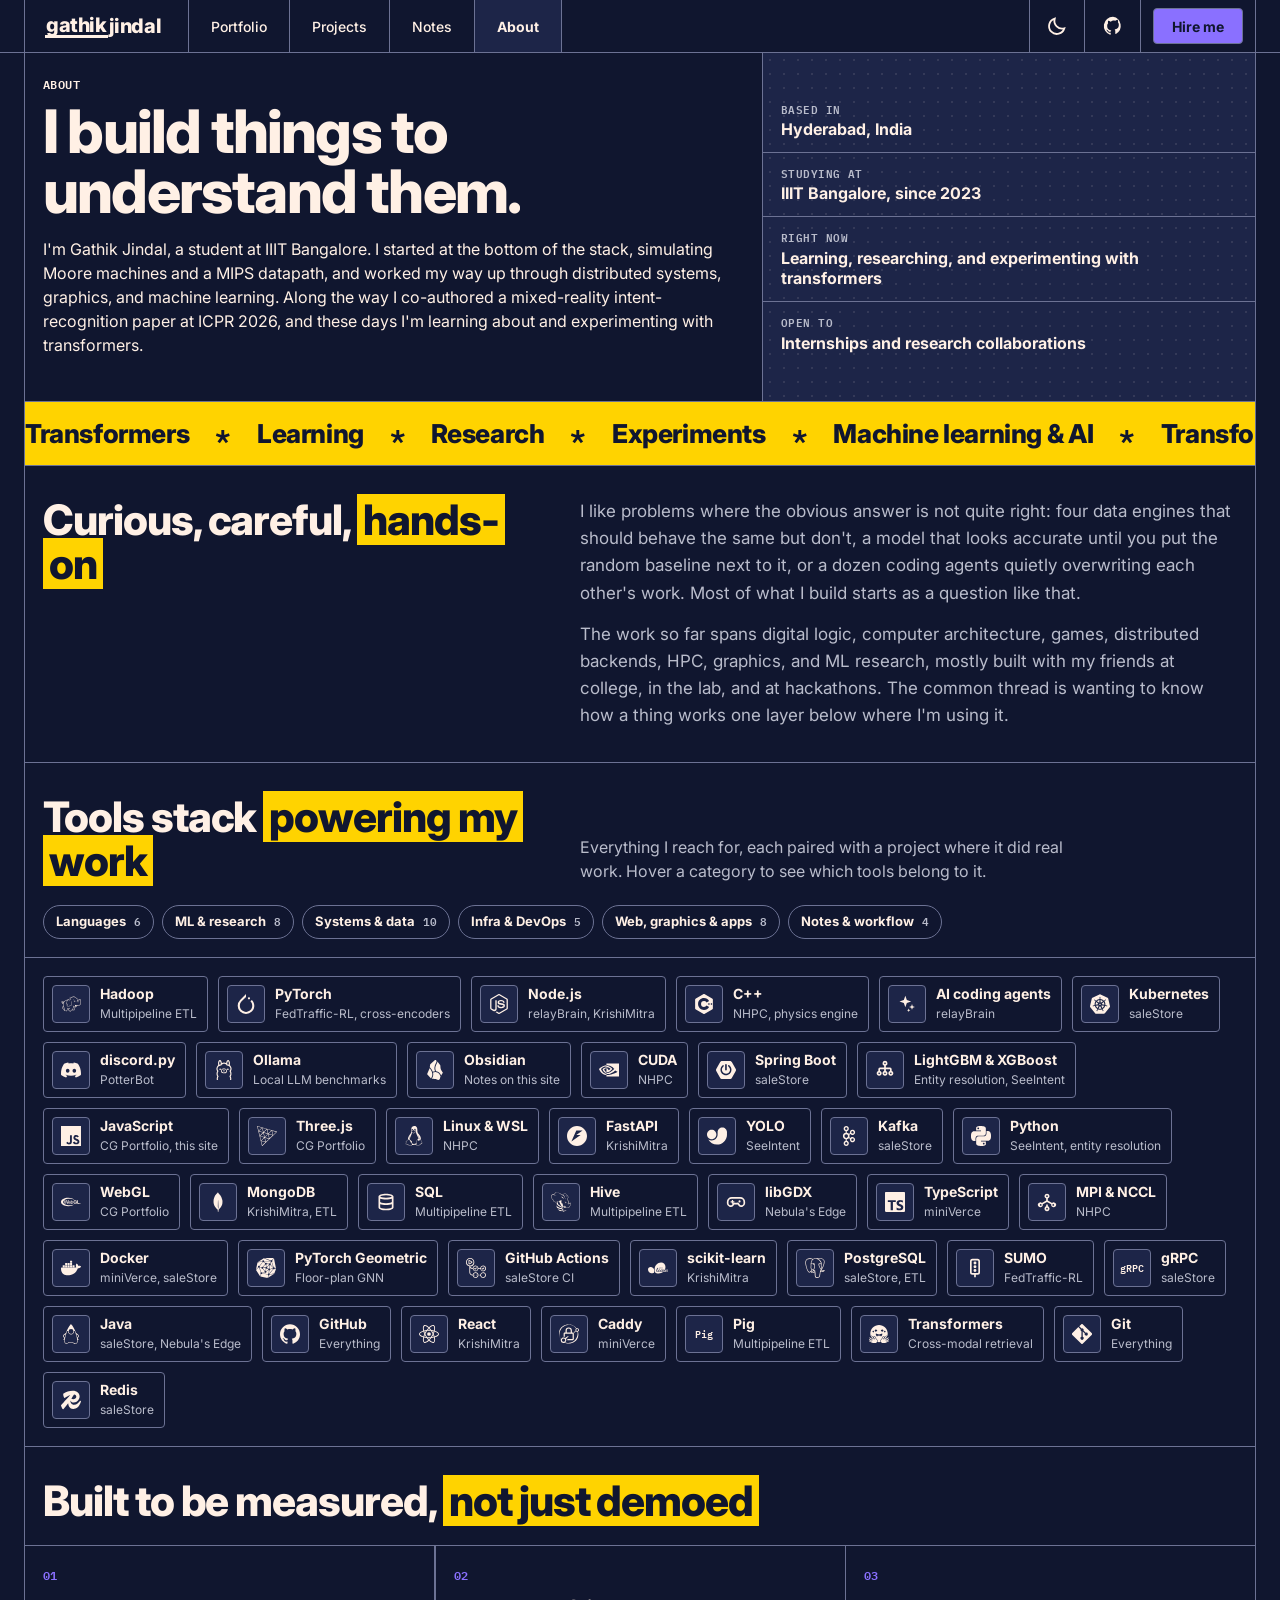
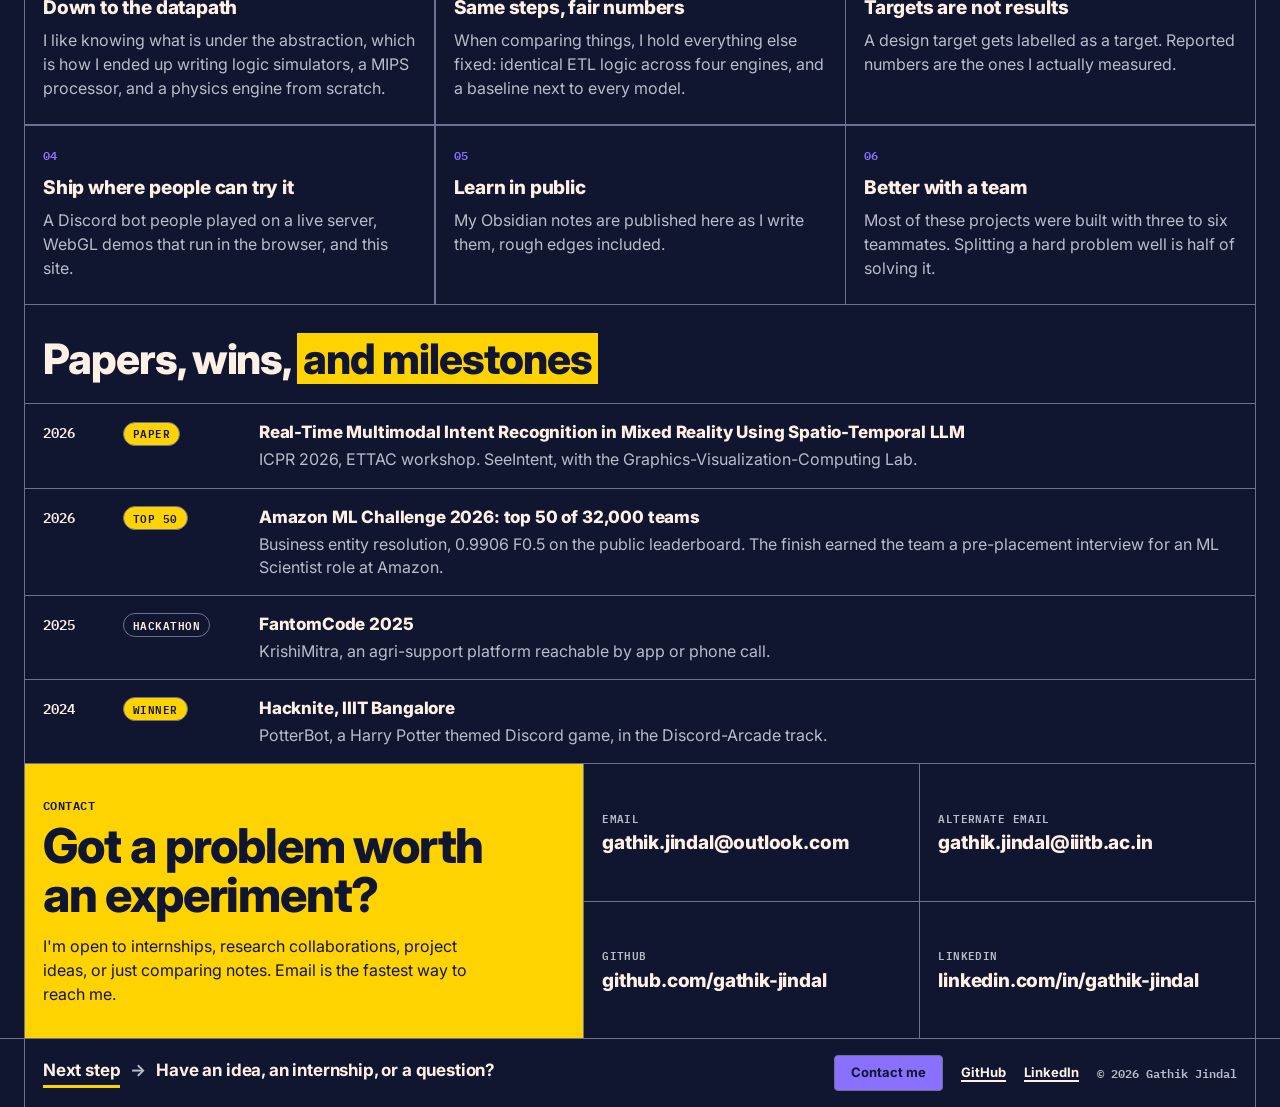
==== commit 481119a5: "text change" ====
--- a/about.html
+++ b/about.html
@@ -79,7 +79,7 @@
         <dl class="fact-list">
           <div>
             <dt>Based in</dt>
-            <dd>Bangalore, India</dd>
+            <dd>Hyderabad, India</dd>
           </div>
           <div>
             <dt>Studying at</dt>
@@ -120,10 +120,11 @@
         <h2 class="section-title">Curious, careful, <em>hands-on</em></h2>
         <div class="about-prose">
           <p>I like problems where the obvious answer is not quite right: four data engines that should behave the same
-            but don't, a model that looks accurate until you put the random baseline next to it, or a dozen coding agents
+            but don't, a model that looks accurate until you put the random baseline next to it, or a dozen coding
+            agents
             quietly overwriting each other's work. Most of what I build starts as a question like that.</p>
           <p>The work so far spans digital logic, computer architecture, games, distributed backends, HPC, graphics, and
-            ML research, mostly built with teammates at IIIT Bangalore, in the lab, and at hackathons. The common
+            ML research, mostly built with my friends at college, in the lab, and at hackathons. The common
             thread is wanting to know how a thing works one layer below where I'm using it.</p>
         </div>
       </section>
@@ -137,54 +138,139 @@
         </div>
         <div class="tool-cats" role="group" aria-label="Highlight tools by category">
           <button class="tool-cat" type="button" data-cat="lang" aria-pressed="false">Languages <span>6</span></button>
-          <button class="tool-cat" type="button" data-cat="ml" aria-pressed="false">ML &amp; research <span>8</span></button>
-          <button class="tool-cat" type="button" data-cat="data" aria-pressed="false">Systems &amp; data <span>10</span></button>
-          <button class="tool-cat" type="button" data-cat="infra" aria-pressed="false">Infra &amp; DevOps <span>5</span></button>
-          <button class="tool-cat" type="button" data-cat="web" aria-pressed="false">Web, graphics &amp; apps <span>8</span></button>
-          <button class="tool-cat" type="button" data-cat="flow" aria-pressed="false">Notes &amp; workflow <span>4</span></button>
+          <button class="tool-cat" type="button" data-cat="ml" aria-pressed="false">ML &amp; research
+            <span>8</span></button>
+          <button class="tool-cat" type="button" data-cat="data" aria-pressed="false">Systems &amp; data
+            <span>10</span></button>
+          <button class="tool-cat" type="button" data-cat="infra" aria-pressed="false">Infra &amp; DevOps
+            <span>5</span></button>
+          <button class="tool-cat" type="button" data-cat="web" aria-pressed="false">Web, graphics &amp; apps
+            <span>8</span></button>
+          <button class="tool-cat" type="button" data-cat="flow" aria-pressed="false">Notes &amp; workflow
+            <span>4</span></button>
         </div>
         <ul class="tool-cloud" id="toolCloud">
-          <li class="tool" data-cat="data"><i class="tool-icon" aria-hidden="true"><b style="-webkit-mask-image: url(assets/images/tools/apachehadoop.svg); mask-image: url(assets/images/tools/apachehadoop.svg)"></b></i><span>Hadoop</span><small>Multipipeline ETL</small></li>
-          <li class="tool" data-cat="ml"><i class="tool-icon" aria-hidden="true"><b style="-webkit-mask-image: url(assets/images/tools/pytorch.svg); mask-image: url(assets/images/tools/pytorch.svg)"></b></i><span>PyTorch</span><small>FedTraffic-RL, cross-encoders</small></li>
-          <li class="tool" data-cat="web"><i class="tool-icon" aria-hidden="true"><b style="-webkit-mask-image: url(assets/images/tools/nodedotjs.svg); mask-image: url(assets/images/tools/nodedotjs.svg)"></b></i><span>Node.js</span><small>relayBrain, KrishiMitra</small></li>
-          <li class="tool" data-cat="lang"><i class="tool-icon" aria-hidden="true"><b style="-webkit-mask-image: url(assets/images/tools/cplusplus.svg); mask-image: url(assets/images/tools/cplusplus.svg)"></b></i><span>C++</span><small>NHPC, physics engine</small></li>
-          <li class="tool" data-cat="flow"><i class="tool-icon" aria-hidden="true"><b style="-webkit-mask-image: url(assets/images/tools/sparkle.svg); mask-image: url(assets/images/tools/sparkle.svg)"></b></i><span>AI coding agents</span><small>relayBrain</small></li>
-          <li class="tool" data-cat="infra"><i class="tool-icon" aria-hidden="true"><b style="-webkit-mask-image: url(assets/images/tools/kubernetes.svg); mask-image: url(assets/images/tools/kubernetes.svg)"></b></i><span>Kubernetes</span><small>saleStore</small></li>
-          <li class="tool" data-cat="web"><i class="tool-icon" aria-hidden="true"><b style="-webkit-mask-image: url(assets/images/tools/discord.svg); mask-image: url(assets/images/tools/discord.svg)"></b></i><span>discord.py</span><small>PotterBot</small></li>
-          <li class="tool" data-cat="ml"><i class="tool-icon" aria-hidden="true"><b style="-webkit-mask-image: url(assets/images/tools/ollama.svg); mask-image: url(assets/images/tools/ollama.svg)"></b></i><span>Ollama</span><small>Local LLM benchmarks</small></li>
-          <li class="tool" data-cat="flow"><i class="tool-icon" aria-hidden="true"><b style="-webkit-mask-image: url(assets/images/tools/obsidian.svg); mask-image: url(assets/images/tools/obsidian.svg)"></b></i><span>Obsidian</span><small>Notes on this site</small></li>
-          <li class="tool" data-cat="data"><i class="tool-icon" aria-hidden="true"><b style="-webkit-mask-image: url(assets/images/tools/nvidia.svg); mask-image: url(assets/images/tools/nvidia.svg)"></b></i><span>CUDA</span><small>NHPC</small></li>
-          <li class="tool" data-cat="web"><i class="tool-icon" aria-hidden="true"><b style="-webkit-mask-image: url(assets/images/tools/springboot.svg); mask-image: url(assets/images/tools/springboot.svg)"></b></i><span>Spring Boot</span><small>saleStore</small></li>
-          <li class="tool" data-cat="ml"><i class="tool-icon" aria-hidden="true"><b style="-webkit-mask-image: url(assets/images/tools/trees.svg); mask-image: url(assets/images/tools/trees.svg)"></b></i><span>LightGBM &amp; XGBoost</span><small>Entity resolution, SeeIntent</small></li>
-          <li class="tool" data-cat="lang"><i class="tool-icon" aria-hidden="true"><b style="-webkit-mask-image: url(assets/images/tools/javascript.svg); mask-image: url(assets/images/tools/javascript.svg)"></b></i><span>JavaScript</span><small>CG Portfolio, this site</small></li>
-          <li class="tool" data-cat="web"><i class="tool-icon" aria-hidden="true"><b style="-webkit-mask-image: url(assets/images/tools/threedotjs.svg); mask-image: url(assets/images/tools/threedotjs.svg)"></b></i><span>Three.js</span><small>CG Portfolio</small></li>
-          <li class="tool" data-cat="infra"><i class="tool-icon" aria-hidden="true"><b style="-webkit-mask-image: url(assets/images/tools/linux.svg); mask-image: url(assets/images/tools/linux.svg)"></b></i><span>Linux &amp; WSL</span><small>NHPC</small></li>
-          <li class="tool" data-cat="web"><i class="tool-icon" aria-hidden="true"><b style="-webkit-mask-image: url(assets/images/tools/fastapi.svg); mask-image: url(assets/images/tools/fastapi.svg)"></b></i><span>FastAPI</span><small>KrishiMitra</small></li>
-          <li class="tool" data-cat="ml"><i class="tool-icon" aria-hidden="true"><b style="-webkit-mask-image: url(assets/images/tools/ultralytics.svg); mask-image: url(assets/images/tools/ultralytics.svg)"></b></i><span>YOLO</span><small>SeeIntent</small></li>
-          <li class="tool" data-cat="data"><i class="tool-icon" aria-hidden="true"><b style="-webkit-mask-image: url(assets/images/tools/apachekafka.svg); mask-image: url(assets/images/tools/apachekafka.svg)"></b></i><span>Kafka</span><small>saleStore</small></li>
-          <li class="tool" data-cat="lang"><i class="tool-icon" aria-hidden="true"><b style="-webkit-mask-image: url(assets/images/tools/python.svg); mask-image: url(assets/images/tools/python.svg)"></b></i><span>Python</span><small>SeeIntent, entity resolution</small></li>
-          <li class="tool" data-cat="web"><i class="tool-icon" aria-hidden="true"><b style="-webkit-mask-image: url(assets/images/tools/webgl.svg); mask-image: url(assets/images/tools/webgl.svg)"></b></i><span>WebGL</span><small>CG Portfolio</small></li>
-          <li class="tool" data-cat="data"><i class="tool-icon" aria-hidden="true"><b style="-webkit-mask-image: url(assets/images/tools/mongodb.svg); mask-image: url(assets/images/tools/mongodb.svg)"></b></i><span>MongoDB</span><small>KrishiMitra, ETL</small></li>
-          <li class="tool" data-cat="lang"><i class="tool-icon" aria-hidden="true"><b style="-webkit-mask-image: url(assets/images/tools/database.svg); mask-image: url(assets/images/tools/database.svg)"></b></i><span>SQL</span><small>Multipipeline ETL</small></li>
-          <li class="tool" data-cat="data"><i class="tool-icon" aria-hidden="true"><b style="-webkit-mask-image: url(assets/images/tools/apachehive.svg); mask-image: url(assets/images/tools/apachehive.svg)"></b></i><span>Hive</span><small>Multipipeline ETL</small></li>
-          <li class="tool" data-cat="web"><i class="tool-icon" aria-hidden="true"><b style="-webkit-mask-image: url(assets/images/tools/gamepad.svg); mask-image: url(assets/images/tools/gamepad.svg)"></b></i><span>libGDX</span><small>Nebula's Edge</small></li>
-          <li class="tool" data-cat="lang"><i class="tool-icon" aria-hidden="true"><b style="-webkit-mask-image: url(assets/images/tools/typescript.svg); mask-image: url(assets/images/tools/typescript.svg)"></b></i><span>TypeScript</span><small>miniVerce</small></li>
-          <li class="tool" data-cat="data"><i class="tool-icon" aria-hidden="true"><b style="-webkit-mask-image: url(assets/images/tools/network.svg); mask-image: url(assets/images/tools/network.svg)"></b></i><span>MPI &amp; NCCL</span><small>NHPC</small></li>
-          <li class="tool" data-cat="infra"><i class="tool-icon" aria-hidden="true"><b style="-webkit-mask-image: url(assets/images/tools/docker.svg); mask-image: url(assets/images/tools/docker.svg)"></b></i><span>Docker</span><small>miniVerce, saleStore</small></li>
-          <li class="tool" data-cat="ml"><i class="tool-icon" aria-hidden="true"><b style="-webkit-mask-image: url(assets/images/tools/pyg.svg); mask-image: url(assets/images/tools/pyg.svg)"></b></i><span>PyTorch Geometric</span><small>Floor-plan GNN</small></li>
-          <li class="tool" data-cat="infra"><i class="tool-icon" aria-hidden="true"><b style="-webkit-mask-image: url(assets/images/tools/githubactions.svg); mask-image: url(assets/images/tools/githubactions.svg)"></b></i><span>GitHub Actions</span><small>saleStore CI</small></li>
-          <li class="tool" data-cat="ml"><i class="tool-icon" aria-hidden="true"><b style="-webkit-mask-image: url(assets/images/tools/scikitlearn.svg); mask-image: url(assets/images/tools/scikitlearn.svg)"></b></i><span>scikit-learn</span><small>KrishiMitra</small></li>
-          <li class="tool" data-cat="data"><i class="tool-icon" aria-hidden="true"><b style="-webkit-mask-image: url(assets/images/tools/postgresql.svg); mask-image: url(assets/images/tools/postgresql.svg)"></b></i><span>PostgreSQL</span><small>saleStore, ETL</small></li>
-          <li class="tool" data-cat="ml"><i class="tool-icon" aria-hidden="true"><b style="-webkit-mask-image: url(assets/images/tools/traffic.svg); mask-image: url(assets/images/tools/traffic.svg)"></b></i><span>SUMO</span><small>FedTraffic-RL</small></li>
-          <li class="tool" data-cat="data"><i class="tool-icon tool-letters" aria-hidden="true">gRPC</i><span>gRPC</span><small>saleStore</small></li>
-          <li class="tool" data-cat="lang"><i class="tool-icon" aria-hidden="true"><b style="-webkit-mask-image: url(assets/images/tools/openjdk.svg); mask-image: url(assets/images/tools/openjdk.svg)"></b></i><span>Java</span><small>saleStore, Nebula's Edge</small></li>
-          <li class="tool" data-cat="flow"><i class="tool-icon" aria-hidden="true"><b style="-webkit-mask-image: url(assets/images/tools/github.svg); mask-image: url(assets/images/tools/github.svg)"></b></i><span>GitHub</span><small>Everything</small></li>
-          <li class="tool" data-cat="web"><i class="tool-icon" aria-hidden="true"><b style="-webkit-mask-image: url(assets/images/tools/react.svg); mask-image: url(assets/images/tools/react.svg)"></b></i><span>React</span><small>KrishiMitra</small></li>
-          <li class="tool" data-cat="infra"><i class="tool-icon" aria-hidden="true"><b style="-webkit-mask-image: url(assets/images/tools/caddy.svg); mask-image: url(assets/images/tools/caddy.svg)"></b></i><span>Caddy</span><small>miniVerce</small></li>
-          <li class="tool" data-cat="data"><i class="tool-icon tool-letters" aria-hidden="true">Pig</i><span>Pig</span><small>Multipipeline ETL</small></li>
-          <li class="tool" data-cat="ml"><i class="tool-icon" aria-hidden="true"><b style="-webkit-mask-image: url(assets/images/tools/huggingface.svg); mask-image: url(assets/images/tools/huggingface.svg)"></b></i><span>Transformers</span><small>Cross-modal retrieval</small></li>
-          <li class="tool" data-cat="flow"><i class="tool-icon" aria-hidden="true"><b style="-webkit-mask-image: url(assets/images/tools/git.svg); mask-image: url(assets/images/tools/git.svg)"></b></i><span>Git</span><small>Everything</small></li>
-          <li class="tool" data-cat="data"><i class="tool-icon" aria-hidden="true"><b style="-webkit-mask-image: url(assets/images/tools/redis.svg); mask-image: url(assets/images/tools/redis.svg)"></b></i><span>Redis</span><small>saleStore</small></li>
+          <li class="tool" data-cat="data"><i class="tool-icon" aria-hidden="true"><b
+                style="-webkit-mask-image: url(assets/images/tools/apachehadoop.svg); mask-image: url(assets/images/tools/apachehadoop.svg)"></b></i><span>Hadoop</span><small>Multipipeline
+              ETL</small></li>
+          <li class="tool" data-cat="ml"><i class="tool-icon" aria-hidden="true"><b
+                style="-webkit-mask-image: url(assets/images/tools/pytorch.svg); mask-image: url(assets/images/tools/pytorch.svg)"></b></i><span>PyTorch</span><small>FedTraffic-RL,
+              cross-encoders</small></li>
+          <li class="tool" data-cat="web"><i class="tool-icon" aria-hidden="true"><b
+                style="-webkit-mask-image: url(assets/images/tools/nodedotjs.svg); mask-image: url(assets/images/tools/nodedotjs.svg)"></b></i><span>Node.js</span><small>relayBrain,
+              KrishiMitra</small></li>
+          <li class="tool" data-cat="lang"><i class="tool-icon" aria-hidden="true"><b
+                style="-webkit-mask-image: url(assets/images/tools/cplusplus.svg); mask-image: url(assets/images/tools/cplusplus.svg)"></b></i><span>C++</span><small>NHPC,
+              physics engine</small></li>
+          <li class="tool" data-cat="flow"><i class="tool-icon" aria-hidden="true"><b
+                style="-webkit-mask-image: url(assets/images/tools/sparkle.svg); mask-image: url(assets/images/tools/sparkle.svg)"></b></i><span>AI
+              coding agents</span><small>relayBrain</small></li>
+          <li class="tool" data-cat="infra"><i class="tool-icon" aria-hidden="true"><b
+                style="-webkit-mask-image: url(assets/images/tools/kubernetes.svg); mask-image: url(assets/images/tools/kubernetes.svg)"></b></i><span>Kubernetes</span><small>saleStore</small>
+          </li>
+          <li class="tool" data-cat="web"><i class="tool-icon" aria-hidden="true"><b
+                style="-webkit-mask-image: url(assets/images/tools/discord.svg); mask-image: url(assets/images/tools/discord.svg)"></b></i><span>discord.py</span><small>PotterBot</small>
+          </li>
+          <li class="tool" data-cat="ml"><i class="tool-icon" aria-hidden="true"><b
+                style="-webkit-mask-image: url(assets/images/tools/ollama.svg); mask-image: url(assets/images/tools/ollama.svg)"></b></i><span>Ollama</span><small>Local
+              LLM benchmarks</small></li>
+          <li class="tool" data-cat="flow"><i class="tool-icon" aria-hidden="true"><b
+                style="-webkit-mask-image: url(assets/images/tools/obsidian.svg); mask-image: url(assets/images/tools/obsidian.svg)"></b></i><span>Obsidian</span><small>Notes
+              on this site</small></li>
+          <li class="tool" data-cat="data"><i class="tool-icon" aria-hidden="true"><b
+                style="-webkit-mask-image: url(assets/images/tools/nvidia.svg); mask-image: url(assets/images/tools/nvidia.svg)"></b></i><span>CUDA</span><small>NHPC</small>
+          </li>
+          <li class="tool" data-cat="web"><i class="tool-icon" aria-hidden="true"><b
+                style="-webkit-mask-image: url(assets/images/tools/springboot.svg); mask-image: url(assets/images/tools/springboot.svg)"></b></i><span>Spring
+              Boot</span><small>saleStore</small></li>
+          <li class="tool" data-cat="ml"><i class="tool-icon" aria-hidden="true"><b
+                style="-webkit-mask-image: url(assets/images/tools/trees.svg); mask-image: url(assets/images/tools/trees.svg)"></b></i><span>LightGBM
+              &amp; XGBoost</span><small>Entity resolution, SeeIntent</small></li>
+          <li class="tool" data-cat="lang"><i class="tool-icon" aria-hidden="true"><b
+                style="-webkit-mask-image: url(assets/images/tools/javascript.svg); mask-image: url(assets/images/tools/javascript.svg)"></b></i><span>JavaScript</span><small>CG
+              Portfolio, this site</small></li>
+          <li class="tool" data-cat="web"><i class="tool-icon" aria-hidden="true"><b
+                style="-webkit-mask-image: url(assets/images/tools/threedotjs.svg); mask-image: url(assets/images/tools/threedotjs.svg)"></b></i><span>Three.js</span><small>CG
+              Portfolio</small></li>
+          <li class="tool" data-cat="infra"><i class="tool-icon" aria-hidden="true"><b
+                style="-webkit-mask-image: url(assets/images/tools/linux.svg); mask-image: url(assets/images/tools/linux.svg)"></b></i><span>Linux
+              &amp; WSL</span><small>NHPC</small></li>
+          <li class="tool" data-cat="web"><i class="tool-icon" aria-hidden="true"><b
+                style="-webkit-mask-image: url(assets/images/tools/fastapi.svg); mask-image: url(assets/images/tools/fastapi.svg)"></b></i><span>FastAPI</span><small>KrishiMitra</small>
+          </li>
+          <li class="tool" data-cat="ml"><i class="tool-icon" aria-hidden="true"><b
+                style="-webkit-mask-image: url(assets/images/tools/ultralytics.svg); mask-image: url(assets/images/tools/ultralytics.svg)"></b></i><span>YOLO</span><small>SeeIntent</small>
+          </li>
+          <li class="tool" data-cat="data"><i class="tool-icon" aria-hidden="true"><b
+                style="-webkit-mask-image: url(assets/images/tools/apachekafka.svg); mask-image: url(assets/images/tools/apachekafka.svg)"></b></i><span>Kafka</span><small>saleStore</small>
+          </li>
+          <li class="tool" data-cat="lang"><i class="tool-icon" aria-hidden="true"><b
+                style="-webkit-mask-image: url(assets/images/tools/python.svg); mask-image: url(assets/images/tools/python.svg)"></b></i><span>Python</span><small>SeeIntent,
+              entity resolution</small></li>
+          <li class="tool" data-cat="web"><i class="tool-icon" aria-hidden="true"><b
+                style="-webkit-mask-image: url(assets/images/tools/webgl.svg); mask-image: url(assets/images/tools/webgl.svg)"></b></i><span>WebGL</span><small>CG
+              Portfolio</small></li>
+          <li class="tool" data-cat="data"><i class="tool-icon" aria-hidden="true"><b
+                style="-webkit-mask-image: url(assets/images/tools/mongodb.svg); mask-image: url(assets/images/tools/mongodb.svg)"></b></i><span>MongoDB</span><small>KrishiMitra,
+              ETL</small></li>
+          <li class="tool" data-cat="lang"><i class="tool-icon" aria-hidden="true"><b
+                style="-webkit-mask-image: url(assets/images/tools/database.svg); mask-image: url(assets/images/tools/database.svg)"></b></i><span>SQL</span><small>Multipipeline
+              ETL</small></li>
+          <li class="tool" data-cat="data"><i class="tool-icon" aria-hidden="true"><b
+                style="-webkit-mask-image: url(assets/images/tools/apachehive.svg); mask-image: url(assets/images/tools/apachehive.svg)"></b></i><span>Hive</span><small>Multipipeline
+              ETL</small></li>
+          <li class="tool" data-cat="web"><i class="tool-icon" aria-hidden="true"><b
+                style="-webkit-mask-image: url(assets/images/tools/gamepad.svg); mask-image: url(assets/images/tools/gamepad.svg)"></b></i><span>libGDX</span><small>Nebula's
+              Edge</small></li>
+          <li class="tool" data-cat="lang"><i class="tool-icon" aria-hidden="true"><b
+                style="-webkit-mask-image: url(assets/images/tools/typescript.svg); mask-image: url(assets/images/tools/typescript.svg)"></b></i><span>TypeScript</span><small>miniVerce</small>
+          </li>
+          <li class="tool" data-cat="data"><i class="tool-icon" aria-hidden="true"><b
+                style="-webkit-mask-image: url(assets/images/tools/network.svg); mask-image: url(assets/images/tools/network.svg)"></b></i><span>MPI
+              &amp; NCCL</span><small>NHPC</small></li>
+          <li class="tool" data-cat="infra"><i class="tool-icon" aria-hidden="true"><b
+                style="-webkit-mask-image: url(assets/images/tools/docker.svg); mask-image: url(assets/images/tools/docker.svg)"></b></i><span>Docker</span><small>miniVerce,
+              saleStore</small></li>
+          <li class="tool" data-cat="ml"><i class="tool-icon" aria-hidden="true"><b
+                style="-webkit-mask-image: url(assets/images/tools/pyg.svg); mask-image: url(assets/images/tools/pyg.svg)"></b></i><span>PyTorch
+              Geometric</span><small>Floor-plan GNN</small></li>
+          <li class="tool" data-cat="infra"><i class="tool-icon" aria-hidden="true"><b
+                style="-webkit-mask-image: url(assets/images/tools/githubactions.svg); mask-image: url(assets/images/tools/githubactions.svg)"></b></i><span>GitHub
+              Actions</span><small>saleStore CI</small></li>
+          <li class="tool" data-cat="ml"><i class="tool-icon" aria-hidden="true"><b
+                style="-webkit-mask-image: url(assets/images/tools/scikitlearn.svg); mask-image: url(assets/images/tools/scikitlearn.svg)"></b></i><span>scikit-learn</span><small>KrishiMitra</small>
+          </li>
+          <li class="tool" data-cat="data"><i class="tool-icon" aria-hidden="true"><b
+                style="-webkit-mask-image: url(assets/images/tools/postgresql.svg); mask-image: url(assets/images/tools/postgresql.svg)"></b></i><span>PostgreSQL</span><small>saleStore,
+              ETL</small></li>
+          <li class="tool" data-cat="ml"><i class="tool-icon" aria-hidden="true"><b
+                style="-webkit-mask-image: url(assets/images/tools/traffic.svg); mask-image: url(assets/images/tools/traffic.svg)"></b></i><span>SUMO</span><small>FedTraffic-RL</small>
+          </li>
+          <li class="tool" data-cat="data"><i class="tool-icon tool-letters"
+              aria-hidden="true">gRPC</i><span>gRPC</span><small>saleStore</small></li>
+          <li class="tool" data-cat="lang"><i class="tool-icon" aria-hidden="true"><b
+                style="-webkit-mask-image: url(assets/images/tools/openjdk.svg); mask-image: url(assets/images/tools/openjdk.svg)"></b></i><span>Java</span><small>saleStore,
+              Nebula's Edge</small></li>
+          <li class="tool" data-cat="flow"><i class="tool-icon" aria-hidden="true"><b
+                style="-webkit-mask-image: url(assets/images/tools/github.svg); mask-image: url(assets/images/tools/github.svg)"></b></i><span>GitHub</span><small>Everything</small>
+          </li>
+          <li class="tool" data-cat="web"><i class="tool-icon" aria-hidden="true"><b
+                style="-webkit-mask-image: url(assets/images/tools/react.svg); mask-image: url(assets/images/tools/react.svg)"></b></i><span>React</span><small>KrishiMitra</small>
+          </li>
+          <li class="tool" data-cat="infra"><i class="tool-icon" aria-hidden="true"><b
+                style="-webkit-mask-image: url(assets/images/tools/caddy.svg); mask-image: url(assets/images/tools/caddy.svg)"></b></i><span>Caddy</span><small>miniVerce</small>
+          </li>
+          <li class="tool" data-cat="data"><i class="tool-icon tool-letters"
+              aria-hidden="true">Pig</i><span>Pig</span><small>Multipipeline ETL</small></li>
+          <li class="tool" data-cat="ml"><i class="tool-icon" aria-hidden="true"><b
+                style="-webkit-mask-image: url(assets/images/tools/huggingface.svg); mask-image: url(assets/images/tools/huggingface.svg)"></b></i><span>Transformers</span><small>Cross-modal
+              retrieval</small></li>
+          <li class="tool" data-cat="flow"><i class="tool-icon" aria-hidden="true"><b
+                style="-webkit-mask-image: url(assets/images/tools/git.svg); mask-image: url(assets/images/tools/git.svg)"></b></i><span>Git</span><small>Everything</small>
+          </li>
+          <li class="tool" data-cat="data"><i class="tool-icon" aria-hidden="true"><b
+                style="-webkit-mask-image: url(assets/images/tools/redis.svg); mask-image: url(assets/images/tools/redis.svg)"></b></i><span>Redis</span><small>saleStore</small>
+          </li>
         </ul>
       </section>
 
@@ -240,8 +326,8 @@
             <span class="milestone-year">2026</span>
             <span class="status status-done">Top 50</span>
             <div>
-              <a class="milestone-title" href="https://github.com/Paradox-73/Business_Entity_Resolution"
-                target="_blank" rel="noreferrer">Amazon ML Challenge 2026: top 50 of 32,000 teams</a>
+              <a class="milestone-title" href="https://github.com/Paradox-73/Business_Entity_Resolution" target="_blank"
+                rel="noreferrer">Amazon ML Challenge 2026: top 50 of 32,000 teams</a>
               <p>Business entity resolution, 0.9906 F0.5 on the public leaderboard. The finish earned the team a
                 pre-placement interview for an ML Scientist role at Amazon.</p>
             </div>
@@ -288,8 +374,8 @@
             <span>GitHub</span>
             <strong>github.com/gathik-jindal</strong>
           </a>
-          <a class="contact-card hover-pop" href="https://www.linkedin.com/in/gathik-jindal-10851428b/"
-            target="_blank" rel="noreferrer">
+          <a class="contact-card hover-pop" href="https://www.linkedin.com/in/gathik-jindal-10851428b/" target="_blank"
+            rel="noreferrer">
             <span>LinkedIn</span>
             <strong>linkedin.com/in/gathik-jindal</strong>
           </a>
@@ -300,7 +386,8 @@
 
   <footer class="site-footer">
     <div class="footer-inner">
-      <p class="footer-cta"><span class="footer-kicker">Next step</span><span class="footer-arrow" aria-hidden="true">&rarr;</span>Have an idea, an internship, or a question?</p>
+      <p class="footer-cta"><span class="footer-kicker">Next step</span><span class="footer-arrow"
+          aria-hidden="true">&rarr;</span>Have an idea, an internship, or a question?</p>
       <div class="footer-actions">
         <a class="blue-button hover-pop" href="#contact">Contact me</a>
         <a class="text-link" href="https://github.com/gathik-jindal" target="_blank" rel="noreferrer">GitHub</a>
@@ -315,4 +402,4 @@
   <script src="assets/js/about.js?v=6"></script>
 </body>
 
-</html>
+</html>
